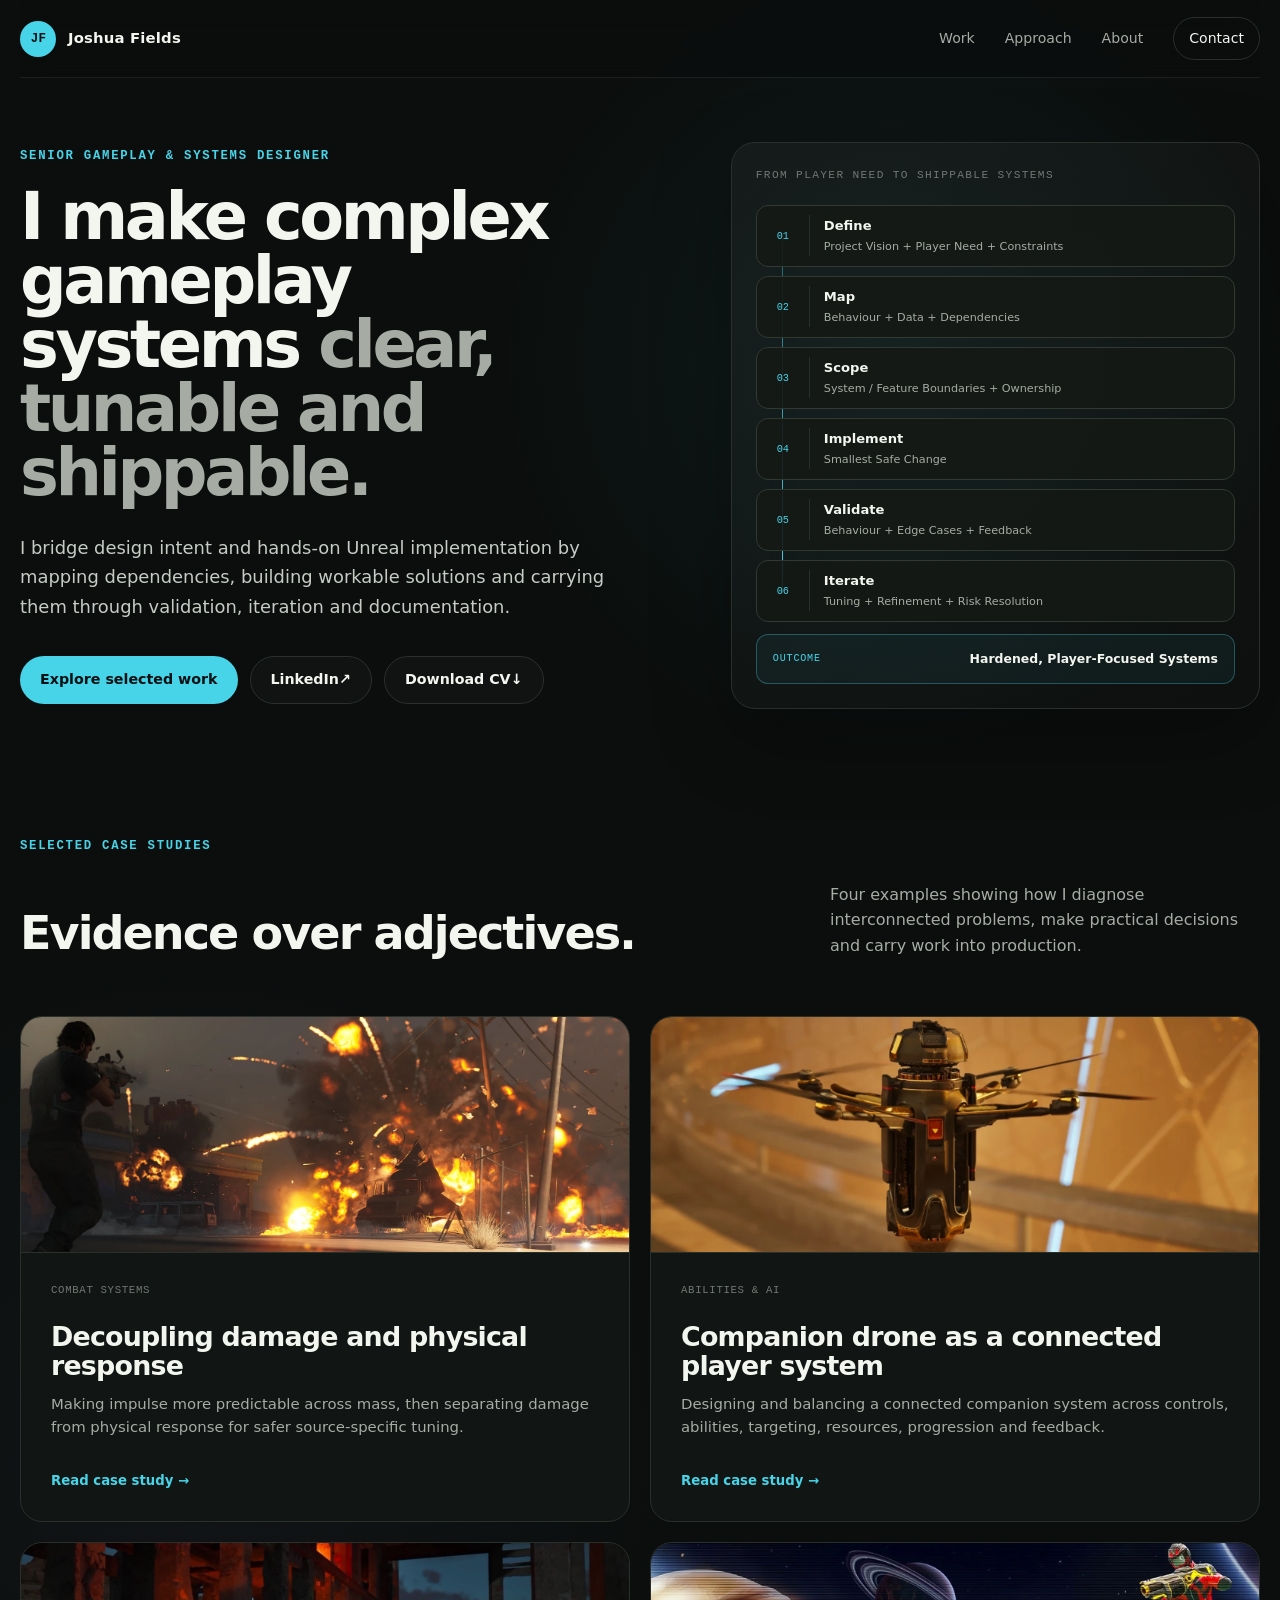
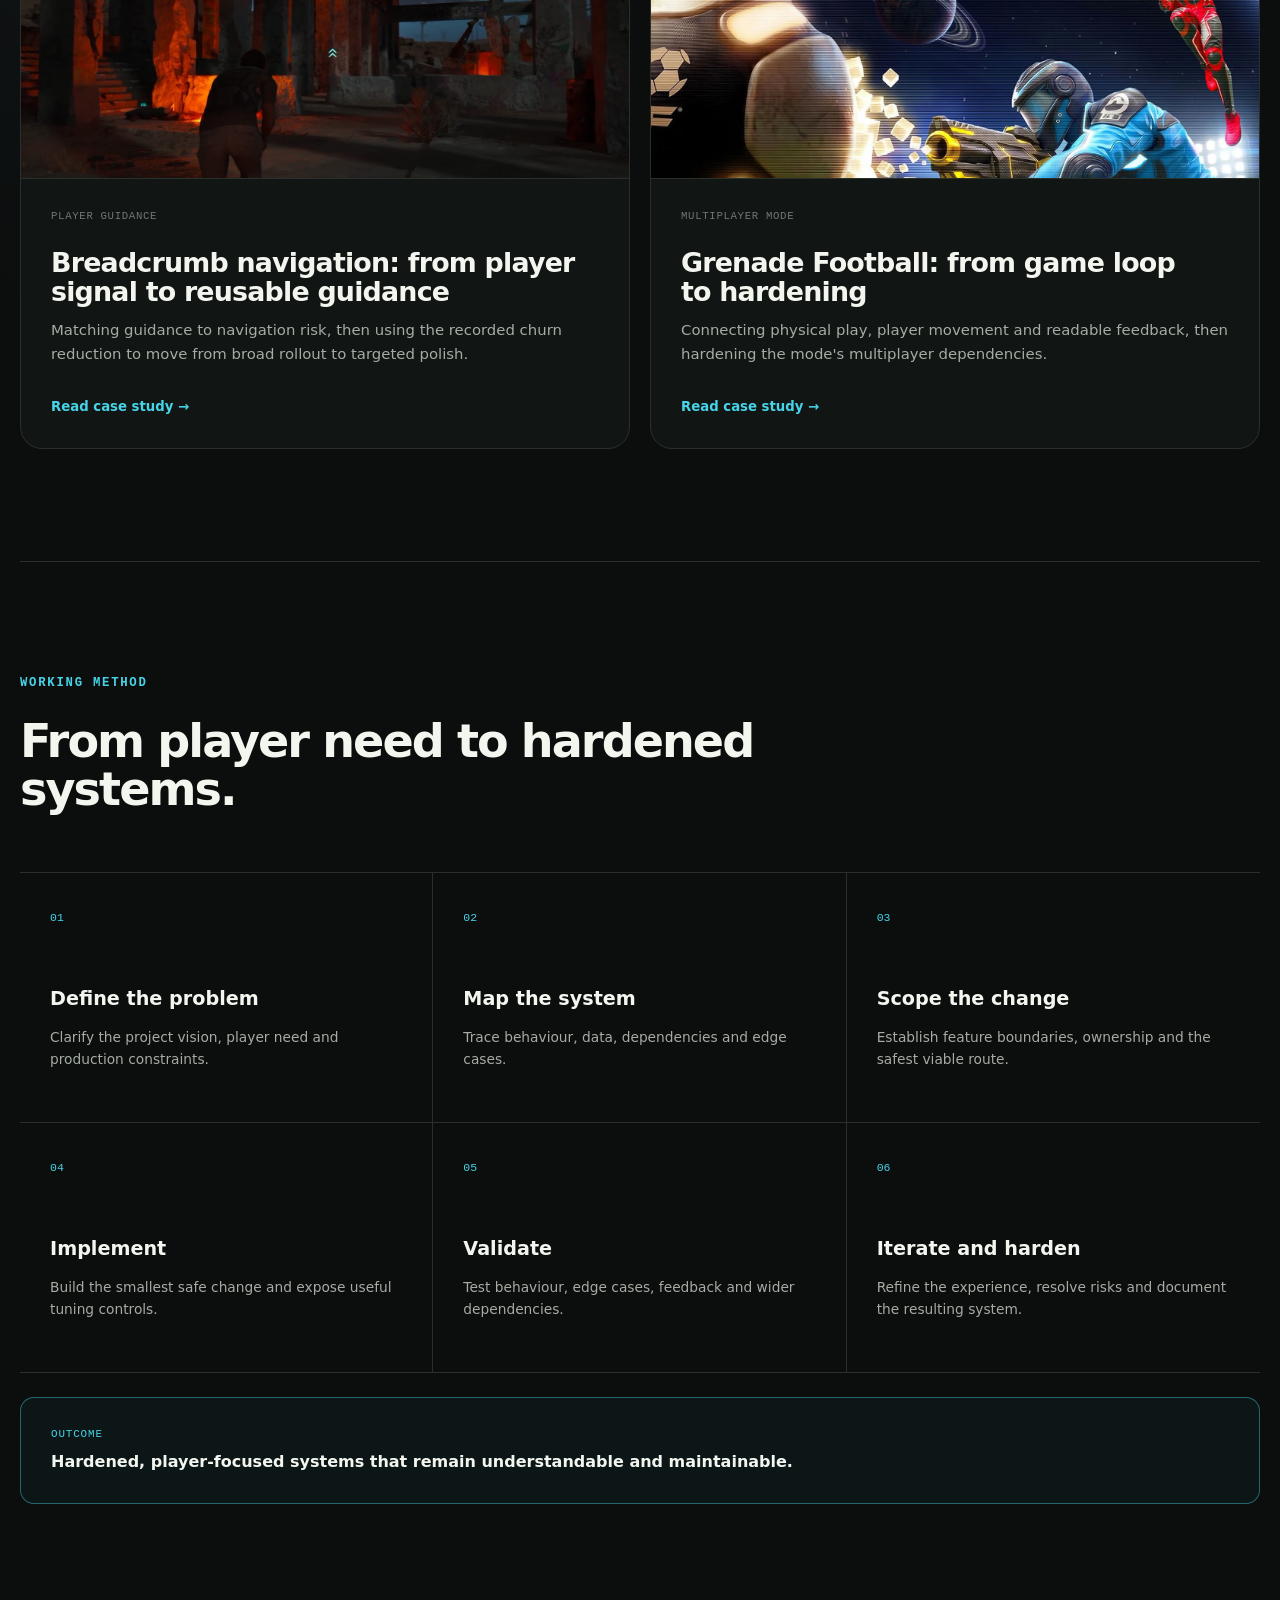
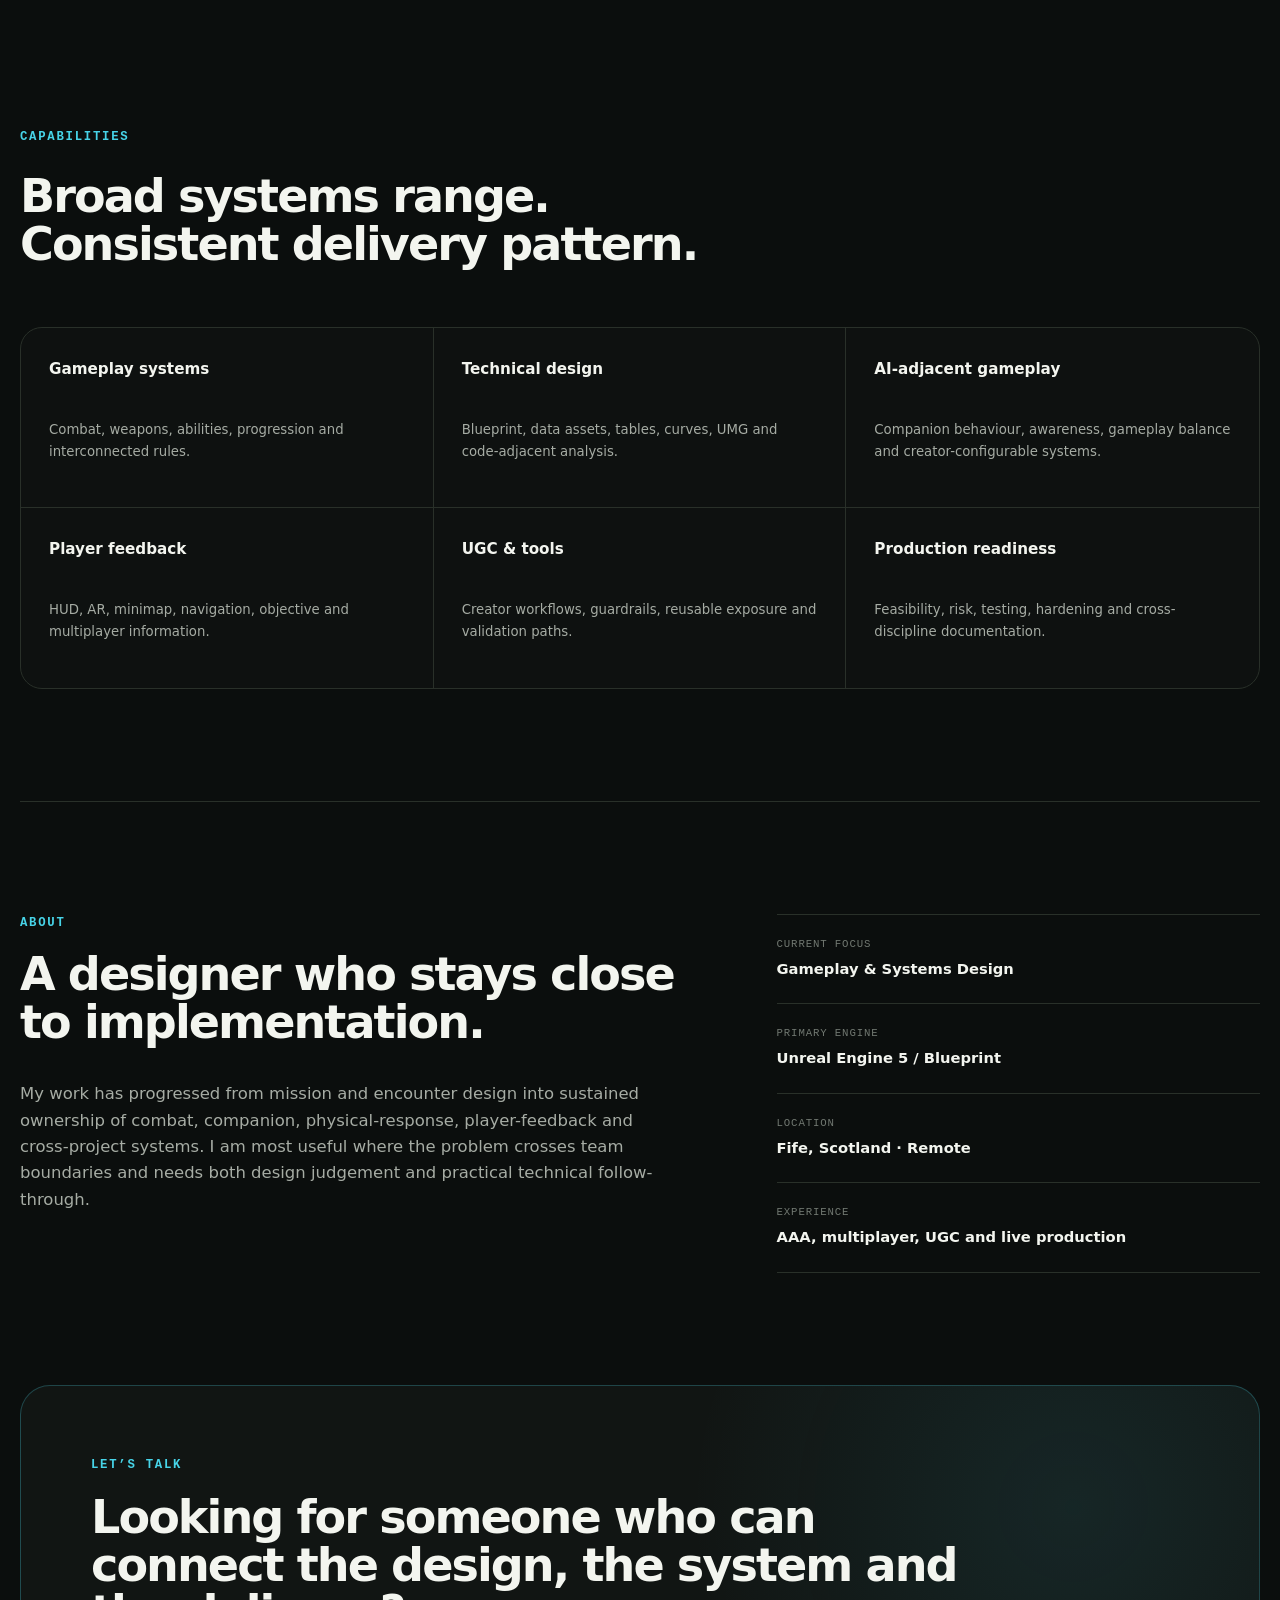
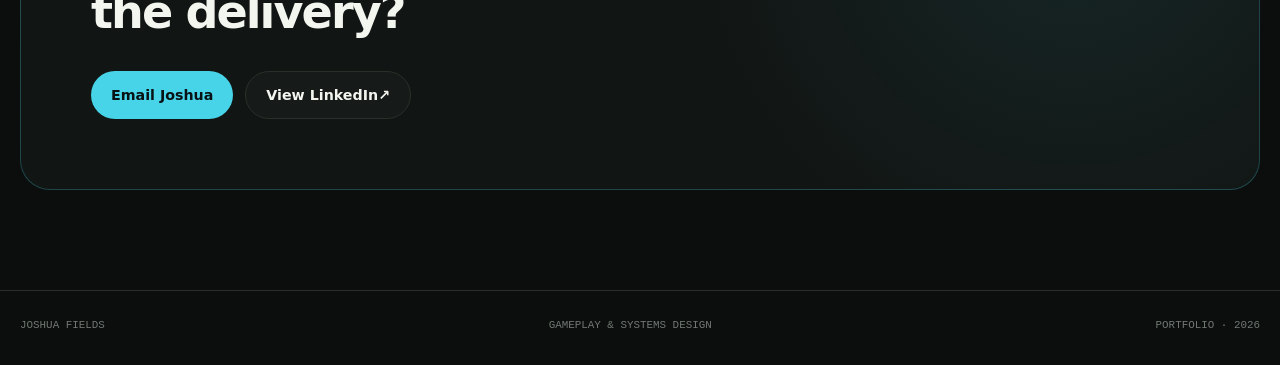
==== index.html @ be92b1df "Launch gameplay and systems design portfolio" ====
<!doctype html>
<html lang="en-GB">
<head>
  <meta charset="utf-8">
  <meta name="viewport" content="width=device-width, initial-scale=1">
  <meta name="description" content="Portfolio of Joshua Fields, a senior technical gameplay and systems designer specialising in Unreal Engine, interconnected systems and production-ready delivery.">
  <title>Joshua Fields — Technical Gameplay & Systems Designer</title>
  <link rel="stylesheet" href="styles.css">
  <script src="script.js" defer></script>
</head>
<body>
  <a class="skip-link" href="#main">Skip to content</a>

  <header class="site-header" data-header>
    <a class="brand" href="index.html" aria-label="Joshua Fields, home">
      <span class="brand-mark" aria-hidden="true">JF</span>
      <span>Joshua Fields</span>
    </a>
    <button class="nav-toggle" type="button" aria-expanded="false" aria-controls="site-nav" data-nav-toggle>
      <span class="sr-only">Toggle navigation</span>
      <span></span><span></span>
    </button>
    <nav class="site-nav" id="site-nav" data-nav>
      <a href="#work">Work</a>
      <a href="#approach">Approach</a>
      <a href="#about">About</a>
      <a class="nav-contact" href="mailto:jf.joshua.fields@gmail.com">Contact</a>
    </nav>
  </header>

  <main id="main">
    <section class="hero section-shell">
      <div class="hero-copy reveal">
        <p class="eyebrow">Senior gameplay &amp; systems designer</p>
        <h1>I make complex gameplay systems <span>clear, tunable and shippable.</span></h1>
        <p class="hero-intro">I bridge design intent and hands-on Unreal implementation by mapping dependencies, building workable solutions and carrying them through validation, iteration and documentation.</p>
        <div class="hero-actions">
          <a class="button button-primary" href="#work">Explore selected work</a>
          <a class="button button-quiet" href="https://www.linkedin.com/in/joshua-fields-designer" rel="noreferrer">LinkedIn <span aria-hidden="true">↗</span></a>
          <a class="button button-quiet" href="downloads/Joshua-Fields-CV.pdf" download>Download CV <span aria-hidden="true">↓</span></a>
        </div>
      </div>

      <div class="hero-system reveal" aria-label="Design process from player need to a production-ready system">
        <div class="system-label">From player need to shippable systems</div>
        <div class="system-sequence">
          <div class="sequence-step"><span>01</span><div><strong>Define</strong><small>Project Vision + Player Need + Constraints</small></div></div>
          <div class="sequence-step"><span>02</span><div><strong>Map</strong><small>Behaviour + Data + Dependencies</small></div></div>
          <div class="sequence-step"><span>03</span><div><strong>Scope</strong><small>System &#47 Feature Boundaries + Ownership</small></div></div>
          <div class="sequence-step"><span>04</span><div><strong>Implement</strong><small>Smallest Safe Change</small></div></div>
          <div class="sequence-step"><span>05</span><div><strong>Validate</strong><small>Behaviour + Edge Cases + Feedback</small></div></div>
          <div class="sequence-step"><span>06</span><div><strong>Iterate</strong><small>Tuning + Refinement + Risk Resolution</small></div></div>
        </div>
        <div class="sequence-outcome"><span>Outcome</span><strong>Hardened, Player-Focused Systems</strong></div>
      </div>
    </section>

    <section class="work section-shell" id="work">
      <div class="section-heading reveal">
        <p class="eyebrow">Selected case studies</p>
        <h2>Evidence over adjectives.</h2>
        <p>Four examples showing how I diagnose interconnected problems, make practical decisions and carry work into production.</p>
      </div>

      <div class="case-grid">
        <article class="case-card case-card-featured reveal">
          <a href="case-studies/physical-response.html" aria-label="Read case study: Decoupling damage and physical response">
            <div class="case-visual case-image" aria-hidden="true">
              <img src="media/physical-response-card.webp" alt="" width="1600" height="620" loading="lazy">
            </div>
            <div class="case-content">
              <div class="case-meta"><span>Combat systems</span></div>
              <h3>Decoupling damage and physical response</h3>
              <p>Making impulse more predictable across mass, then separating damage from physical response for safer source-specific tuning.</p>
              <span class="text-link">Read case study <span aria-hidden="true">→</span></span>
            </div>
          </a>
        </article>

        <article class="case-card reveal">
          <a href="case-studies/companion-system.html" aria-label="Read case study: Companion drone as a connected player system">
            <div class="case-visual case-image" aria-hidden="true">
              <img src="media/companion-system-card.webp" alt="" width="1600" height="620" loading="lazy">
            </div>
            <div class="case-content">
              <div class="case-meta"><span>Abilities &amp; AI</span></div>
              <h3>Companion drone as a connected player system</h3>
              <p>Designing and balancing a connected companion system across controls, abilities, targeting, resources, progression and feedback.</p>
              <span class="text-link">Read case study <span aria-hidden="true">→</span></span>
            </div>
          </a>
        </article>

        <article class="case-card reveal">
          <a href="case-studies/breadcrumb-navigation.html" aria-label="Read case study: Breadcrumb navigation from player signal to reusable guidance">
            <div class="case-visual case-image" aria-hidden="true">
              <img src="media/breadcrumb-navigation-card.webp" alt="" width="1600" height="620" loading="lazy">
            </div>
            <div class="case-content">
              <div class="case-meta"><span>Player guidance</span></div>
              <h3>Breadcrumb navigation: from player signal to reusable guidance</h3>
              <p>Matching guidance to navigation risk, then using the recorded churn reduction to move from broad rollout to targeted polish.</p>
              <span class="text-link">Read case study <span aria-hidden="true">→</span></span>
            </div>
          </a>
        </article>

        <article class="case-card reveal">
          <a href="case-studies/grenade-football.html" aria-label="Read case study: Grenade Football from game loop to multiplayer hardening">
            <div class="case-visual case-image" aria-hidden="true">
              <img src="media/grenade-football-card.webp" alt="" width="1600" height="620" loading="lazy">
            </div>
            <div class="case-content">
              <div class="case-meta"><span>Multiplayer mode</span></div>
              <h3>Grenade Football: from game loop to hardening</h3>
              <p>Connecting physical play, player movement and readable feedback, then hardening the mode's multiplayer dependencies.</p>
              <span class="text-link">Read case study <span aria-hidden="true">→</span></span>
            </div>
          </a>
        </article>
      </div>
    </section>

    <section class="approach section-shell" id="approach">
      <div class="section-heading reveal">
        <p class="eyebrow">Working method</p>
        <h2>From player need to hardened systems.</h2>
      </div>
      <ol class="process-list">
        <li class="reveal"><span>01</span><h3>Define the problem</h3><p>Clarify the project vision, player need and production constraints.</p></li>
        <li class="reveal"><span>02</span><h3>Map the system</h3><p>Trace behaviour, data, dependencies and edge cases.</p></li>
        <li class="reveal"><span>03</span><h3>Scope the change</h3><p>Establish feature boundaries, ownership and the safest viable route.</p></li>
        <li class="reveal"><span>04</span><h3>Implement</h3><p>Build the smallest safe change and expose useful tuning controls.</p></li>
        <li class="reveal"><span>05</span><h3>Validate</h3><p>Test behaviour, edge cases, feedback and wider dependencies.</p></li>
        <li class="reveal"><span>06</span><h3>Iterate and harden</h3><p>Refine the experience, resolve risks and document the resulting system.</p></li>
      </ol>
      <div class="process-outcome reveal"><span>Outcome</span><strong>Hardened, player-focused systems that remain understandable and maintainable.</strong></div>
    </section>

    <section class="capabilities section-shell">
      <div class="section-heading reveal">
        <p class="eyebrow">Capabilities</p>
        <h2>Broad systems range. Consistent delivery pattern.</h2>
      </div>
      <div class="capability-board reveal">
        <div><span>Gameplay systems</span><p>Combat, weapons, abilities, progression and interconnected rules.</p></div>
        <div><span>Technical design</span><p>Blueprint, data assets, tables, curves, UMG and code-adjacent analysis.</p></div>
        <div><span>AI-adjacent gameplay</span><p>Companion behaviour, awareness, gameplay balance and creator-configurable systems.</p></div>
        <div><span>Player feedback</span><p>HUD, AR, minimap, navigation, objective and multiplayer information.</p></div>
        <div><span>UGC &amp; tools</span><p>Creator workflows, guardrails, reusable exposure and validation paths.</p></div>
        <div><span>Production readiness</span><p>Feasibility, risk, testing, hardening and cross-discipline documentation.</p></div>
      </div>
    </section>

    <section class="about section-shell" id="about">
      <div class="about-copy reveal">
        <p class="eyebrow">About</p>
        <h2>A designer who stays close to implementation.</h2>
        <p>My work has progressed from mission and encounter design into sustained ownership of combat, companion, physical-response, player-feedback and cross-project systems. I am most useful where the problem crosses team boundaries and needs both design judgement and practical technical follow-through.</p>
      </div>
      <div class="about-details reveal">
        <div><span>Current focus</span><strong>Gameplay &amp; Systems Design</strong></div>
        <div><span>Primary engine</span><strong>Unreal Engine 5 / Blueprint</strong></div>
        <div><span>Location</span><strong>Fife, Scotland · Remote</strong></div>
        <div><span>Experience</span><strong>AAA, multiplayer, UGC and live production</strong></div>
      </div>
    </section>

    <section class="contact section-shell reveal">
      <p class="eyebrow">Let’s talk</p>
      <h2>Looking for someone who can connect the design, the system and the delivery?</h2>
      <div class="contact-actions">
        <a class="button button-primary" href="mailto:jf.joshua.fields@gmail.com">Email Joshua</a>
        <a class="button button-quiet" href="https://www.linkedin.com/in/joshua-fields-designer" rel="noreferrer">View LinkedIn <span aria-hidden="true">↗</span></a>
      </div>
    </section>
  </main>

  <footer class="site-footer">
    <span>Joshua Fields</span>
    <span>Gameplay &amp; Systems Design</span>
    <span>Portfolio · <span data-year></span></span>
  </footer>
</body>
</html>
---- styles.css ----
:root {
  color-scheme: dark;
  --ink: #f3f5ef;
  --muted: #a6aca4;
  --dim: #717871;
  --paper: #0b0e0d;
  --surface: #111513;
  --surface-2: #171c19;
  --line: #293029;
  --accent: #47d4e8;
  --accent-soft: #a5edf5;
  --orange: #ff9f5a;
  --proposal: #a99cff;
  --content: 1240px;
  --radius: 22px;
  --shadow: 0 28px 80px rgba(0, 0, 0, .28);
}

* { box-sizing: border-box; }

html { scroll-behavior: smooth; }

body {
  margin: 0;
  color: var(--ink);
  background:
    radial-gradient(circle at 70% 7%, rgba(71, 212, 232, .07), transparent 25rem),
    radial-gradient(circle at 15% 28%, rgba(169, 156, 255, .045), transparent 32rem),
    var(--paper);
  font-family: Inter, ui-sans-serif, system-ui, -apple-system, BlinkMacSystemFont, "Segoe UI", sans-serif;
  line-height: 1.6;
  -webkit-font-smoothing: antialiased;
}

a { color: inherit; text-decoration: none; }

button, a { -webkit-tap-highlight-color: transparent; }

::selection { background: var(--accent); color: #081113; }

.skip-link {
  position: fixed;
  top: 12px;
  left: 12px;
  z-index: 200;
  padding: 10px 14px;
  color: #111;
  background: var(--accent);
  transform: translateY(-150%);
}

.skip-link:focus { transform: translateY(0); }
.sr-only { position: absolute; width: 1px; height: 1px; padding: 0; overflow: hidden; clip: rect(0, 0, 0, 0); white-space: nowrap; border: 0; }

.site-header {
  position: sticky;
  top: 0;
  z-index: 100;
  display: flex;
  align-items: center;
  justify-content: space-between;
  width: min(calc(100% - 36px), var(--content));
  min-height: 78px;
  margin: 0 auto;
  border-bottom: 1px solid rgba(255, 255, 255, .08);
  background: rgba(11, 14, 13, .78);
  backdrop-filter: blur(16px);
}

.brand { display: inline-flex; align-items: center; gap: 12px; font-size: .93rem; font-weight: 700; letter-spacing: .01em; }
.brand-mark { display: grid; place-items: center; width: 36px; height: 36px; padding: 1px 0 0 1px; color: #081113; background: var(--accent); border-radius: 50%; font-family: Consolas, monospace; font-size: .78rem; line-height: 1; }
.site-nav { display: flex; align-items: center; gap: 30px; font-size: .88rem; color: var(--muted); }
.site-nav a { transition: color .2s ease; }
.site-nav a:hover, .site-nav a:focus-visible { color: var(--ink); }
.site-nav .nav-contact { padding: 9px 15px; color: var(--ink); border: 1px solid var(--line); border-radius: 999px; }
.nav-toggle { display: none; padding: 10px; border: 0; background: transparent; }
.nav-toggle span:not(.sr-only) { display: block; width: 23px; height: 1px; margin: 6px 0; background: var(--ink); }

.section-shell { width: min(calc(100% - 36px), var(--content)); margin-inline: auto; }
.hero { display: grid; grid-template-columns: 1.08fr .92fr; align-items: center; gap: clamp(40px, 7vw, 92px); min-height: 0; padding-block: 64px 56px; }
.eyebrow { margin: 0 0 18px; color: var(--accent); font-family: Consolas, "Courier New", monospace; font-size: .77rem; font-weight: 700; letter-spacing: .14em; text-transform: uppercase; }
.hero h1 { max-width: 690px; margin: 0; font-size: clamp(3rem, 5.1vw, 5rem); line-height: .98; letter-spacing: -.052em; }
.hero h1 span { color: var(--muted); }
.hero-intro { max-width: 650px; margin: 28px 0 0; color: #c6cbc4; font-size: clamp(1rem, 1.4vw, 1.16rem); line-height: 1.65; }
.hero-actions, .contact-actions { display: flex; flex-wrap: wrap; gap: 12px; margin-top: 34px; }
.button { display: inline-flex; align-items: center; justify-content: center; min-height: 48px; padding: 0 20px; border-radius: 999px; font-size: .89rem; font-weight: 700; transition: transform .2s ease, border-color .2s ease, background .2s ease; }
.button:hover { transform: translateY(-2px); }
.button-primary { color: #081113; background: var(--accent); }
.button-quiet { border: 1px solid var(--line); background: rgba(255,255,255,.02); }

.hero-system { min-width: 0; padding: 24px; border: 1px solid var(--line); border-radius: 24px; background: linear-gradient(145deg, rgba(255,255,255,.035), rgba(255,255,255,.008)); box-shadow: var(--shadow); }
.system-label { color: var(--dim); font-family: Consolas, monospace; font-size: .7rem; letter-spacing: .12em; text-transform: uppercase; }
.system-sequence { position: relative; display: grid; gap: 9px; margin-top: 20px; }
.system-sequence::before { content: ""; position: absolute; top: 28px; bottom: 28px; left: 26px; width: 1px; background: linear-gradient(rgba(71,212,232,.35), var(--accent)); box-shadow: 0 0 18px rgba(71,212,232,.2); }
.sequence-step { position: relative; display: grid; grid-template-columns: 52px 1fr; align-items: center; min-height: 62px; padding: 9px 14px 9px 0; border: 1px solid #313931; border-radius: 12px; background: rgba(20,25,22,.9); }
.sequence-step > span { z-index: 1; display: grid; place-items: center; width: 52px; color: var(--accent); font: .64rem Consolas, monospace; }
.sequence-step div { padding-left: 14px; border-left: 1px solid var(--line); }
.sequence-step strong, .sequence-step small { display: block; }
.sequence-step strong { font-size: .82rem; }
.sequence-step small { margin-top: 2px; color: var(--muted); font-size: .7rem; }
.sequence-outcome { display: flex; align-items: center; justify-content: space-between; gap: 18px; margin-top: 12px; padding: 14px 16px; border: 1px solid rgba(71,212,232,.32); border-radius: 12px; background: rgba(71,212,232,.055); }
.sequence-outcome span { color: var(--accent); font: .63rem Consolas, monospace; letter-spacing: .08em; text-transform: uppercase; }
.sequence-outcome strong { font-size: .78rem; text-align: right; }

.work, .approach, .capabilities, .about { padding-block: 112px; }
.work { padding-top: 72px; }
.section-heading { display: grid; grid-template-columns: 1fr minmax(280px, 430px); align-items: end; gap: 40px; margin-bottom: 58px; }
.section-heading .eyebrow { grid-column: 1 / -1; margin-bottom: -15px; }
.section-heading h2, .about h2, .contact h2 { max-width: 760px; margin: 0; font-size: clamp(2.15rem, 3.6vw, 3.65rem); line-height: 1.04; letter-spacing: -.042em; }
.section-heading > p:last-child { margin: 0; color: var(--muted); font-size: 1rem; }

.case-grid { display: grid; grid-template-columns: repeat(2, minmax(0, 1fr)); gap: 20px; }
.case-card { overflow: hidden; min-height: 505px; border: 1px solid var(--line); border-radius: var(--radius); background: var(--surface); transition: transform .25s ease, border-color .25s ease; }
.case-card:hover { transform: translateY(-5px); border-color: #475047; }
.case-card > a { display: grid; grid-template-rows: 235px 1fr; height: 100%; }
.case-visual { position: relative; overflow: hidden; background: #0e1210; border-bottom: 1px solid var(--line); }
.case-visual::before { content: ""; position: absolute; inset: 0; opacity: .42; background-image: linear-gradient(rgba(255,255,255,.04) 1px, transparent 1px), linear-gradient(90deg, rgba(255,255,255,.04) 1px, transparent 1px); background-size: 34px 34px; }
.case-image::before { display: none; }
.case-image { aspect-ratio: 1600 / 620; }
.case-image img { display: block; width: 100%; height: 100%; object-fit: cover; }
.case-content { display: flex; flex-direction: column; padding: 30px; }
.case-meta { color: var(--dim); font-family: Consolas, monospace; font-size: .67rem; letter-spacing: .06em; text-transform: uppercase; }
.case-content h3 { max-width: 530px; margin: 22px 0 12px; font-size: clamp(1.45rem, 2.1vw, 1.95rem); line-height: 1.1; letter-spacing: -.03em; }
.case-content p { max-width: 620px; margin: 0 0 30px; color: var(--muted); font-size: .93rem; }
.text-link { margin-top: auto; color: var(--accent); font-size: .83rem; font-weight: 700; }

.diagram-caption { position: absolute; top: 20px; left: 22px; z-index: 2; color: var(--dim); font: .64rem Consolas, monospace; letter-spacing: .09em; text-transform: uppercase; }
.diagram-stack, .diagram-loop, .football-loop { position: absolute; z-index: 2; inset: 58px 24px 24px; display: grid; align-content: center; gap: 14px; }
.diagram-row { display: grid; grid-template-columns: minmax(78px, 1fr) 22px minmax(68px, .8fr) 22px minmax(90px, 1.15fr); align-items: center; }
.diagram-row > i, .architecture-flow > i { position: relative; height: 1px; background: #4b554b; }
.diagram-row > i::after, .architecture-flow > i::after { content: ""; position: absolute; top: -3px; right: 0; width: 6px; height: 6px; border-top: 1px solid #778177; border-right: 1px solid #778177; transform: rotate(45deg); }
.diagram-node { display: grid; place-items: center; min-height: 44px; padding: 8px; border: 1px solid #364036; border-radius: 10px; color: #c3c9c1; background: rgba(20,25,22,.92); font: .64rem Consolas, monospace; text-align: center; }
.source-node { border-style: dashed; color: var(--muted); }
.orange-node { border-color: rgba(255,159,90,.55); color: #ffd0ad; box-shadow: inset 0 0 25px rgba(255,159,90,.05); }
.accent-node { border-color: rgba(71,212,232,.55); color: var(--accent-soft); box-shadow: inset 0 0 25px rgba(71,212,232,.055); }
.diagram-return { display: grid; grid-template-columns: 1fr auto 1fr; align-items: center; gap: 12px; padding: 9px 12px; border-top: 1px dashed #3a443a; color: var(--dim); font: .61rem Consolas, monospace; text-align: center; }
.diagram-return b { color: var(--accent); font-weight: 400; }
.system-map { position: absolute; z-index: 2; inset: 58px 24px 24px; }
.map-lines { position: absolute; inset: 0; width: 100%; height: 100%; overflow: visible; }
.map-lines path { fill: none; stroke: #4b554b; stroke-width: 1.5; vector-effect: non-scaling-stroke; }
.map-lines marker path { fill: #778177; stroke: none; }
.map-node { position: absolute; z-index: 1; width: 25%; transform: translateY(-50%); }
.response-source { left: 0; top: 50%; }
.response-physics { left: 37.5%; top: 22%; }
.response-damage { left: 37.5%; top: 78%; }
.response-spectacle { right: 0; top: 22%; }
.response-balance { right: 0; top: 78%; }
.companion-map .map-node { width: 25%; }
.companion-targeting, .companion-resource, .companion-progression { left: 0; }
.companion-controls, .companion-behaviour, .companion-ui { left: 37.5%; }
.companion-targeting, .companion-controls { top: 15%; }
.companion-resource, .companion-behaviour, .companion-outcome { top: 50%; }
.companion-progression, .companion-ui { top: 85%; }
.companion-outcome { right: 0; }
.breadcrumb-source { left: 0; top: 50%; width: 27%; }
.breadcrumb-classification { left: 38%; top: 50%; width: 24%; }
.breadcrumb-persistent, .breadcrumb-demand { right: 0; }
.breadcrumb-persistent { top: 22%; }
.breadcrumb-demand { top: 78%; }
.football-physics, .football-movement, .football-feedback { left: 0; }
.football-physics { top: 15%; }
.football-movement, .football-loop-node, .football-outcome { top: 50%; }
.football-feedback { top: 85%; }
.football-loop-node { left: 37.5%; }
.football-outcome { right: 0; }
.architecture-flow { position: absolute; z-index: 2; inset: 58px 24px 22px; display: grid; grid-template-columns: 1fr 28px .9fr 28px 1fr; align-items: center; }
.architecture-group { display: grid; gap: 6px; }
.architecture-group span { padding: 6px; border: 1px solid #343d34; border-radius: 7px; color: var(--muted); background: #141916; font: .58rem Consolas, monospace; text-align: center; }
.architecture-flow strong { display: grid; place-items: center; min-height: 74px; padding: 10px; border: 1px solid rgba(169,156,255,.55); border-radius: 50%; color: #d9d4ff; background: rgba(169,156,255,.055); font: .62rem/1.3 Consolas, monospace; text-align: center; }
.breadcrumb-model { position: absolute; z-index: 2; inset: 58px 24px 22px; display: grid; align-content: center; gap: 14px; }
.breadcrumb-flow { display: grid; grid-template-columns: 1fr 36px 110px 48px 1fr; align-items: center; }
.breadcrumb-flow > i { position: relative; height: 1px; background: #4b554b; }
.breadcrumb-flow > i::after { content: ""; position: absolute; top: -3px; right: 0; width: 6px; height: 6px; border-top: 1px solid #778177; border-right: 1px solid #778177; transform: rotate(45deg); }
.breadcrumb-group { display: grid; gap: 8px; }
.breadcrumb-group span { padding: 8px 6px; border: 1px solid #343d34; border-radius: 8px; color: var(--muted); background: #141916; font: .59rem Consolas, monospace; text-align: center; }
.breadcrumb-flow > strong { position: relative; isolation: isolate; display: grid; place-items: center; min-height: 86px; padding: 10px; color: var(--accent-soft); font: .62rem/1.3 Consolas, monospace; text-align: center; }
.breadcrumb-flow > strong::before { content: ""; position: absolute; z-index: -1; width: 68px; height: 68px; border: 1px solid rgba(71,212,232,.5); border-radius: 8px; background: rgba(71,212,232,.05); transform: rotate(45deg); }
.breadcrumb-flow > strong span { position: relative; z-index: 1; }
.breadcrumb-branch { position: relative; align-self: stretch; min-height: 72px; }
.breadcrumb-branch i { position: absolute; top: 50%; left: 0; width: 100%; height: 1px; background: #4b554b; transform-origin: left center; }
.breadcrumb-branch i:first-child { transform: rotate(-24deg); }
.breadcrumb-branch i:last-child { transform: rotate(24deg); }
.breadcrumb-branch i::after { content: ""; position: absolute; top: -3px; right: 0; width: 6px; height: 6px; border-top: 1px solid #778177; border-right: 1px solid #778177; transform: rotate(45deg); }
.breadcrumb-modes span { border-color: rgba(71,212,232,.5); color: var(--accent-soft); background: rgba(71,212,232,.04); }
.breadcrumb-review { display: grid; grid-template-columns: 1fr auto 1fr; align-items: center; gap: 12px; padding: 9px 12px; border-top: 1px dashed #3a443a; color: var(--dim); font: .61rem Consolas, monospace; text-align: center; }
.breadcrumb-review b { color: var(--accent); font-weight: 400; }
.football-loop .diagram-row { grid-template-columns: 1fr 18px .7fr 18px .8fr 18px 1fr; }
.readability-lane, .validation-lane { display: grid; grid-template-columns: repeat(3, 1fr); gap: 7px; padding-top: 8px; border-top: 1px dashed rgba(71,212,232,.34); }
.readability-lane span, .validation-lane span { color: var(--dim); font: .58rem Consolas, monospace; text-align: center; }
.readability-lane span::before { content: "cue / "; color: var(--accent-soft); }
.validation-lane span::before { content: "check / "; color: var(--accent); }

.approach { border-top: 1px solid var(--line); }
.process-list { display: grid; grid-template-columns: repeat(3, 1fr); margin: 0; padding: 0; border-top: 1px solid var(--line); list-style: none; }
.process-list li { min-height: 250px; padding: 30px; border-right: 1px solid var(--line); border-bottom: 1px solid var(--line); }
.process-list li:nth-child(3n) { border-right: 0; }
.process-list span { color: var(--accent); font: .72rem Consolas, monospace; }
.process-list h3 { margin: 55px 0 12px; font-size: 1.2rem; }
.process-list p { margin: 0; color: var(--muted); font-size: .86rem; }
.process-outcome { display: flex; flex-direction: column; align-items: flex-start; gap: 10px; margin-top: 24px; padding: 30px; border: 1px solid rgba(71,212,232,.42); border-radius: 14px; background: rgba(71,212,232,.045); }
.process-outcome span { color: var(--accent); font: .68rem Consolas, monospace; letter-spacing: .08em; text-transform: uppercase; }
.process-outcome strong { max-width: 900px; font-size: 1rem; line-height: 1.45; text-align: left; }

.capability-board { display: grid; grid-template-columns: repeat(3, 1fr); border: 1px solid var(--line); border-radius: var(--radius); overflow: hidden; }
.capability-board div { min-height: 180px; padding: 28px; border-right: 1px solid var(--line); border-bottom: 1px solid var(--line); background: rgba(255,255,255,.012); }
.capability-board div:nth-child(3n) { border-right: 0; }.capability-board div:nth-last-child(-n+3) { border-bottom: 0; }
.capability-board span { font-size: .95rem; font-weight: 750; }
.capability-board p { margin: 38px 0 0; color: var(--muted); font-size: .83rem; }

.about { display: grid; grid-template-columns: 1.15fr .85fr; gap: clamp(45px, 8vw, 120px); border-top: 1px solid var(--line); }
.about-copy > p:last-child { max-width: 690px; margin: 34px 0 0; color: var(--muted); font-size: 1.03rem; }
.about-details { border-top: 1px solid var(--line); }
.about-details div { padding: 23px 0; border-bottom: 1px solid var(--line); }
.about-details span, .about-details strong { display: block; }
.about-details span { margin-bottom: 7px; color: var(--dim); font: .67rem Consolas, monospace; letter-spacing: .08em; text-transform: uppercase; }
.about-details strong { font-size: .92rem; }

.contact { margin-bottom: 100px; padding: 70px; border: 1px solid rgba(71,212,232,.25); border-radius: 30px; background: radial-gradient(circle at 85% 30%, rgba(71,212,232,.09), transparent 24rem), var(--surface); }
.contact h2 { max-width: 880px; }
.site-footer { display: flex; justify-content: space-between; gap: 25px; padding: 28px max(18px, calc((100vw - var(--content)) / 2)); border-top: 1px solid var(--line); color: var(--dim); font: .68rem Consolas, monospace; text-transform: uppercase; }

.case-page .site-header { position: relative; }
.case-hero { padding-block: 96px 72px; }
.case-hero .back-link { display: inline-block; margin-bottom: 60px; color: var(--muted); font-size: .82rem; }
.case-hero h1 { max-width: 980px; margin: 0; font-size: clamp(2.8rem, 5.2vw, 5rem); line-height: .98; letter-spacing: -.052em; }
.case-summary { display: grid; grid-template-columns: 1fr 1fr; gap: 70px; margin-top: 55px; }
.case-summary > p { margin: 0; color: #c9cec7; font-size: 1.15rem; }
.case-facts { display: grid; grid-template-columns: 1fr 1fr; gap: 20px; }
.case-facts div { padding-top: 12px; border-top: 1px solid var(--line); }
.case-facts span, .case-facts strong { display: block; }.case-facts span { color: var(--dim); font: .65rem Consolas, monospace; text-transform: uppercase; }.case-facts strong { margin-top: 7px; font-size: .82rem; }
.case-banner { min-height: 360px; margin-top: 50px; border: 1px solid var(--line); border-radius: 24px; }
.case-banner .diagram-caption { top: 30px; left: 34px; }
.case-banner .diagram-stack, .case-banner .diagram-loop, .case-banner .football-loop, .case-banner .system-map { inset: 85px max(34px, 9vw) 45px; }
.case-banner .architecture-flow { inset: 84px max(34px, 9vw) 40px; }
.case-banner .breadcrumb-model { inset: 84px max(34px, 9vw) 40px; }
.case-body { display: grid; grid-template-columns: 260px minmax(0, 720px); justify-content: center; gap: 90px; padding-block: 110px; }
.case-index { position: sticky; top: 30px; align-self: start; display: grid; gap: 12px; color: var(--dim); font: .68rem Consolas, monospace; text-transform: uppercase; }
.case-index a:hover { color: var(--accent); }
.case-prose section { padding-bottom: 78px; scroll-margin-top: 30px; }
.case-prose h2 { margin: 0 0 22px; font-size: clamp(1.8rem, 3.4vw, 3rem); letter-spacing: -.035em; }
.case-prose p, .case-prose li { color: var(--muted); }
.case-prose ul { padding-left: 1.1rem; }
.case-callout { margin: 20px 0 0; padding: 25px; border-left: 2px solid var(--accent); background: var(--surface); color: #d8dcd6; }
.implementation-note { margin-top: 24px; padding-top: 18px; border-top: 1px solid var(--line); color: var(--dim) !important; font-size: .78rem; }
.media-slot { display: grid; place-items: center; min-height: 310px; margin-top: 30px; padding: 30px; border: 1px dashed #3e473e; border-radius: 18px; color: var(--dim); background: repeating-linear-gradient(135deg, rgba(255,255,255,.012) 0 10px, transparent 10px 20px); text-align: center; }
.media-slot strong, .media-slot span { display: block; }.media-slot strong { color: var(--muted); }.media-slot span { max-width: 430px; margin-top: 9px; font-size: .78rem; }
.case-media { margin: 30px 0 0; }
.case-media-frame { overflow: hidden; border-radius: 18px; background: #000; box-shadow: 0 0 0 1px var(--line), 0 24px 60px rgba(0, 0, 0, .28); }
.case-media video { display: block; width: 100%; max-width: 720px; height: auto; border: 0; background: #000; }
.case-media figcaption { margin-top: 11px; color: var(--dim); font: .72rem/1.5 Consolas, monospace; }
.next-case { display: flex; align-items: end; justify-content: space-between; gap: 30px; margin-bottom: 90px; padding: 45px; border: 1px solid var(--line); border-radius: 22px; background: var(--surface); }
.next-case span { color: var(--accent); font: .69rem Consolas, monospace; text-transform: uppercase; }.next-case strong { display: block; max-width: 650px; margin-top: 13px; font-size: 1.7rem; line-height: 1.2; }
.next-case b { font-size: 2rem; font-weight: 400; }

.reveal { opacity: 1; transform: none; }

@media (max-width: 900px) {
  .hero { grid-template-columns: 1fr; min-height: auto; padding-top: 78px; }
  .hero-system { max-width: 620px; width: 100%; margin-inline: auto; }
  .section-heading { grid-template-columns: 1fr; }.section-heading .eyebrow { margin-bottom: -5px; }
  .case-grid { grid-template-columns: 1fr; }.case-card { min-height: 0; }
  .process-list, .capability-board { grid-template-columns: repeat(2, 1fr); }
  .process-list li:nth-child(3n), .capability-board div:nth-child(3n) { border-right: 1px solid var(--line); }
  .process-list li:nth-child(2n), .capability-board div:nth-child(2n) { border-right: 0; }
  .capability-board div:nth-last-child(-n+3) { border-bottom: 1px solid var(--line); }.capability-board div:nth-last-child(-n+2) { border-bottom: 0; }
  .about { grid-template-columns: 1fr; }
  .case-summary { grid-template-columns: 1fr; gap: 35px; }
  .case-body { grid-template-columns: 1fr; gap: 45px; }.case-index { position: static; grid-template-columns: repeat(3, 1fr); }
}

@media (max-width: 650px) {
  .hero-copy, .section-heading, .case-card, .case-content, .case-visual, .sequence-outcome { min-width: 0; }
  .hero h1, .section-heading h2, .case-content h3, .sequence-outcome strong { overflow-wrap: break-word; }
  .site-header { width: min(calc(100% - 28px), var(--content)); }
  .nav-toggle { display: block; }
  .site-nav { position: absolute; top: 70px; right: 0; display: none; flex-direction: column; align-items: stretch; width: min(300px, calc(100vw - 28px)); padding: 22px; border: 1px solid var(--line); border-radius: 16px; background: #101411; box-shadow: var(--shadow); }
  .site-nav.is-open { display: flex; }.site-nav .nav-contact { text-align: center; }
  .case-page .site-nav { position: static; display: flex; flex-direction: row; align-items: center; width: auto; padding: 0; border: 0; border-radius: 0; background: transparent; box-shadow: none; }
  .case-page .site-nav a:first-child { display: none; }
  .hero { padding-block: 62px 76px; }.hero h1 { font-size: clamp(2.75rem, 13vw, 3.8rem); }.hero-intro { font-size: 1rem; }
  .hero-system { padding: 19px; }.sequence-step { grid-template-columns: 46px minmax(0, 1fr); }.sequence-step > span { width: 46px; }.system-sequence::before { left: 23px; }.sequence-outcome { align-items: flex-start; flex-direction: column; gap: 5px; }.sequence-outcome strong { text-align: left; }
  .work, .approach, .capabilities, .about { padding-block: 90px; }
  .case-card > a { grid-template-rows: auto 1fr; }.case-content { padding: 24px; }
  .diagram-stack, .diagram-loop, .football-loop, .system-map { inset: 54px 14px 18px; }
  .diagram-row { grid-template-columns: minmax(0, 1fr) 14px minmax(0, .8fr) 14px minmax(0, 1.05fr); }
  .diagram-node { min-height: 42px; padding: 6px 4px; font-size: .55rem; }
  .football-loop .diagram-row { grid-template-columns: 1fr 10px .65fr 10px .75fr 10px 1fr; }
  .architecture-flow { inset: 54px 14px 18px; grid-template-columns: 1fr 14px .85fr 14px 1fr; }
  .architecture-flow strong { min-height: 62px; font-size: .55rem; }
  .breadcrumb-model { inset: 54px 14px 18px; }
  .breadcrumb-flow { grid-template-columns: 1fr 16px 78px 24px 1fr; }
  .breadcrumb-flow > strong { min-height: 70px; font-size: .55rem; }
  .breadcrumb-flow > strong::before { width: 56px; height: 56px; }
  .breadcrumb-branch { min-height: 62px; }
  .breadcrumb-branch i:first-child { transform: rotate(-36deg); }
  .breadcrumb-branch i:last-child { transform: rotate(36deg); }
  .process-list, .capability-board { grid-template-columns: 1fr; }.process-list li, .process-list li:nth-child(3n), .capability-board div, .capability-board div:nth-child(3n) { border-right: 0; }.capability-board div:nth-last-child(-n+2) { border-bottom: 1px solid var(--line); }.capability-board div:last-child { border-bottom: 0; }
  .process-outcome { align-items: flex-start; flex-direction: column; gap: 8px; }.process-outcome strong { text-align: left; }
  .contact { padding: 38px 24px; }
  .site-footer { flex-direction: column; }
  .case-hero { padding-top: 65px; }.case-hero .back-link { margin-bottom: 40px; }.case-summary { margin-top: 38px; }.case-facts { grid-template-columns: 1fr; }
  .case-banner { min-height: 300px; }.case-banner .diagram-stack, .case-banner .diagram-loop, .case-banner .football-loop, .case-banner .system-map { inset: 78px 20px 34px; }.case-banner .architecture-flow, .case-banner .breadcrumb-model { inset: 76px 20px 32px; }.case-index { grid-template-columns: 1fr 1fr; }
  .next-case { align-items: start; padding: 30px; }.next-case strong { font-size: 1.25rem; }
}

@media (prefers-reduced-motion: reduce) {
  html { scroll-behavior: auto; }
  *, *::before, *::after { animation-duration: .01ms !important; animation-iteration-count: 1 !important; transition-duration: .01ms !important; }
  .reveal { opacity: 1; transform: none; }
}
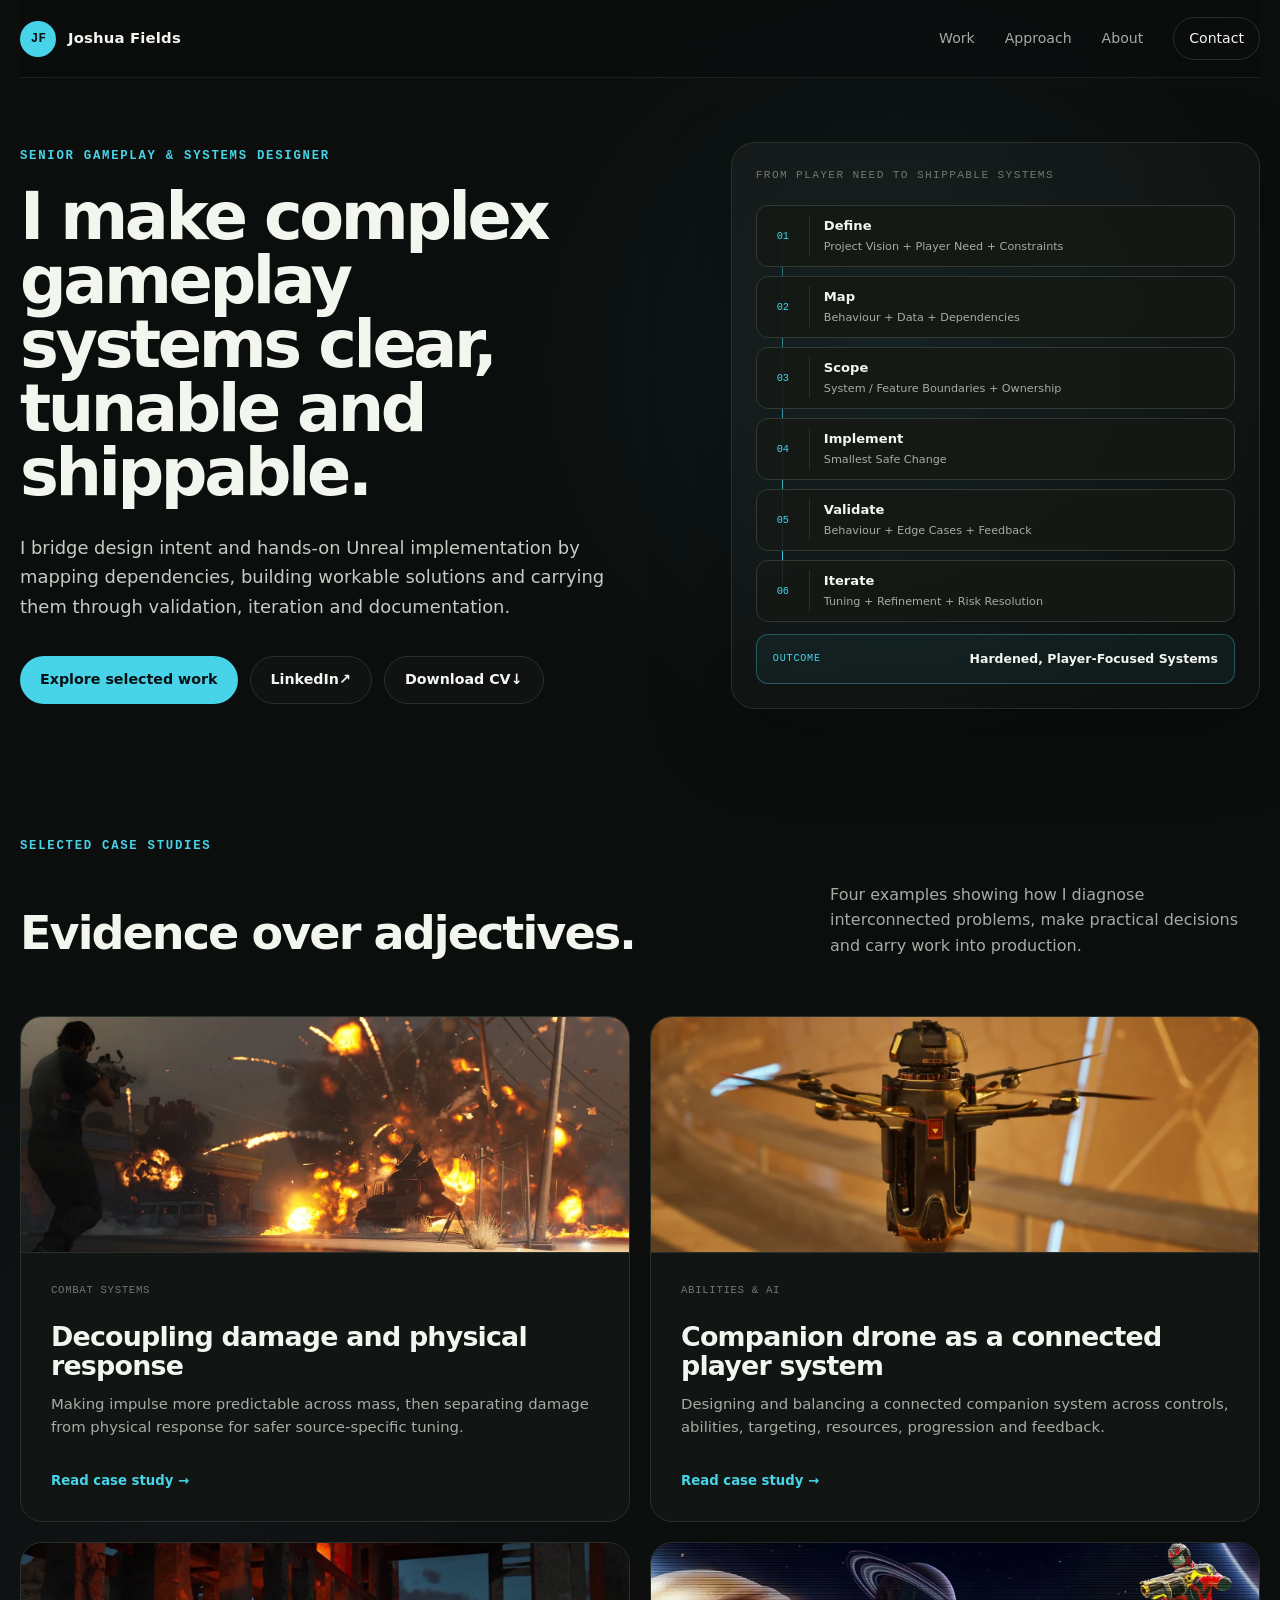
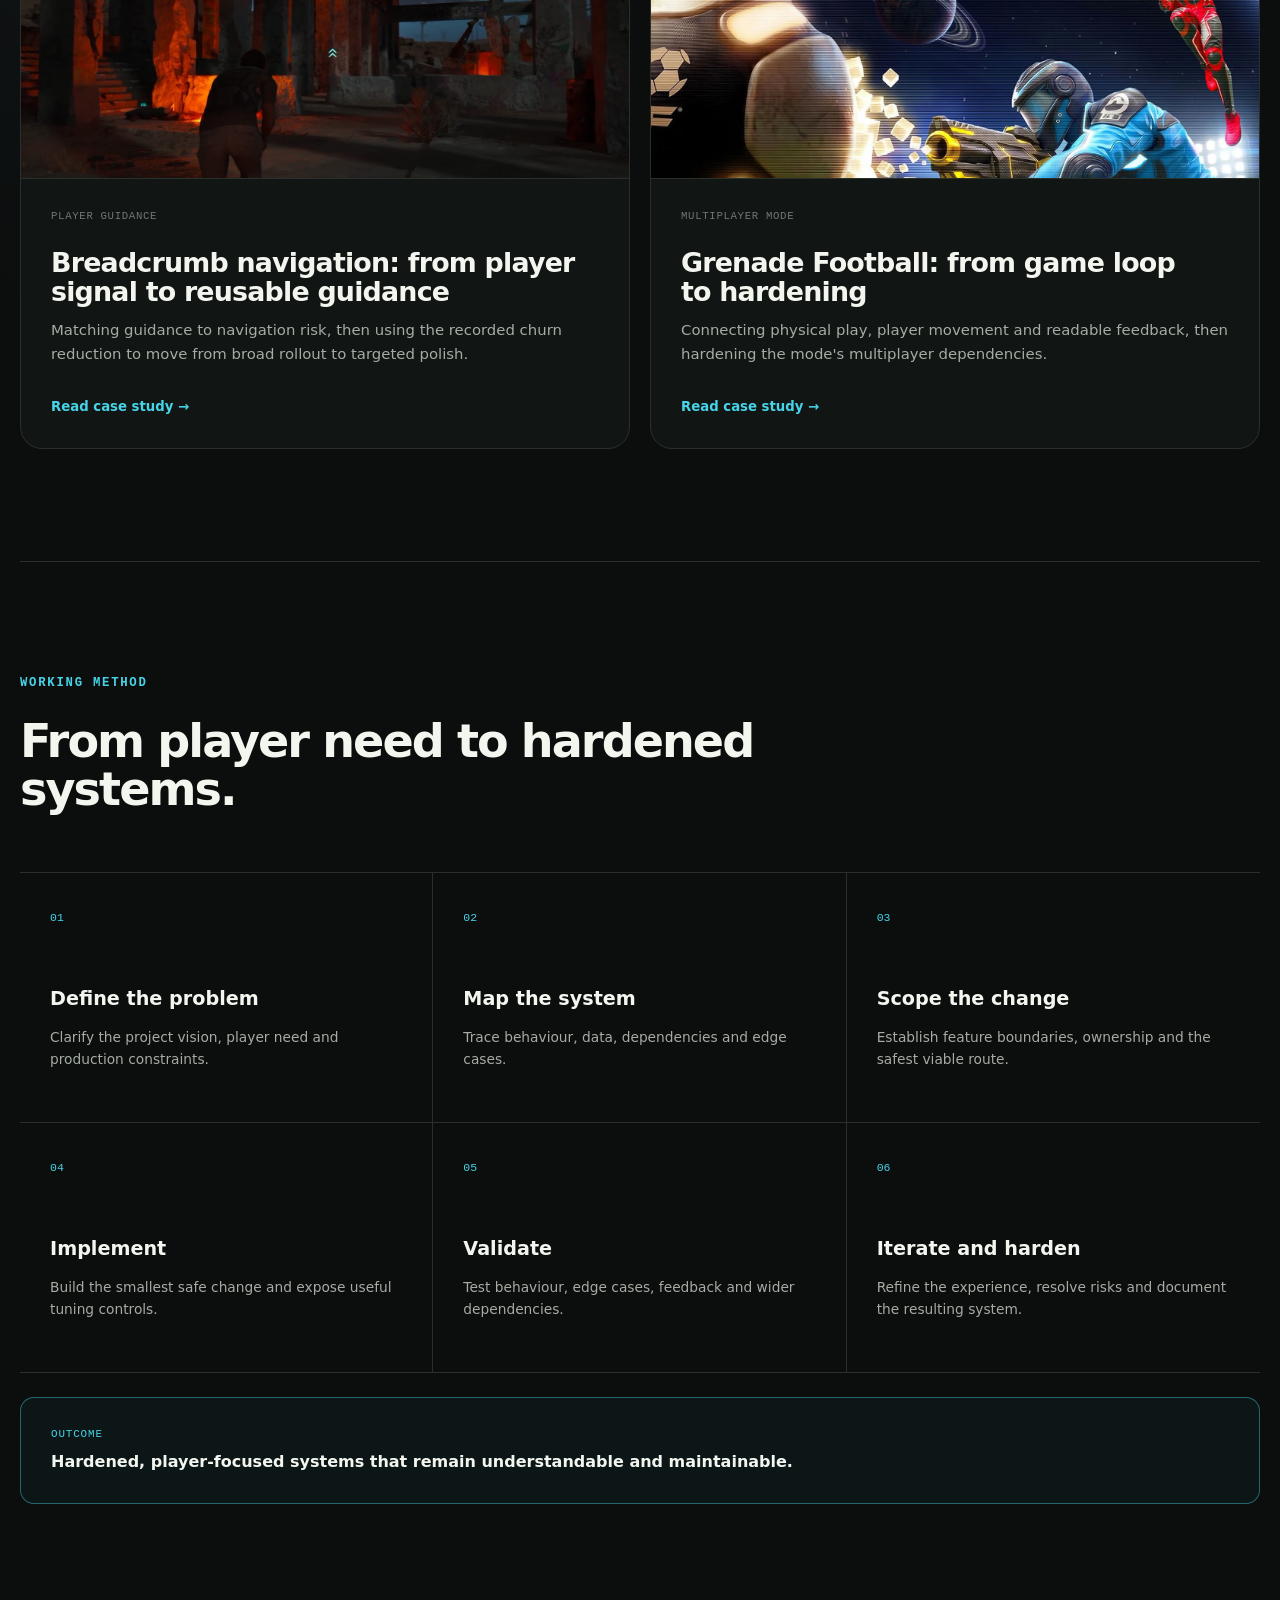
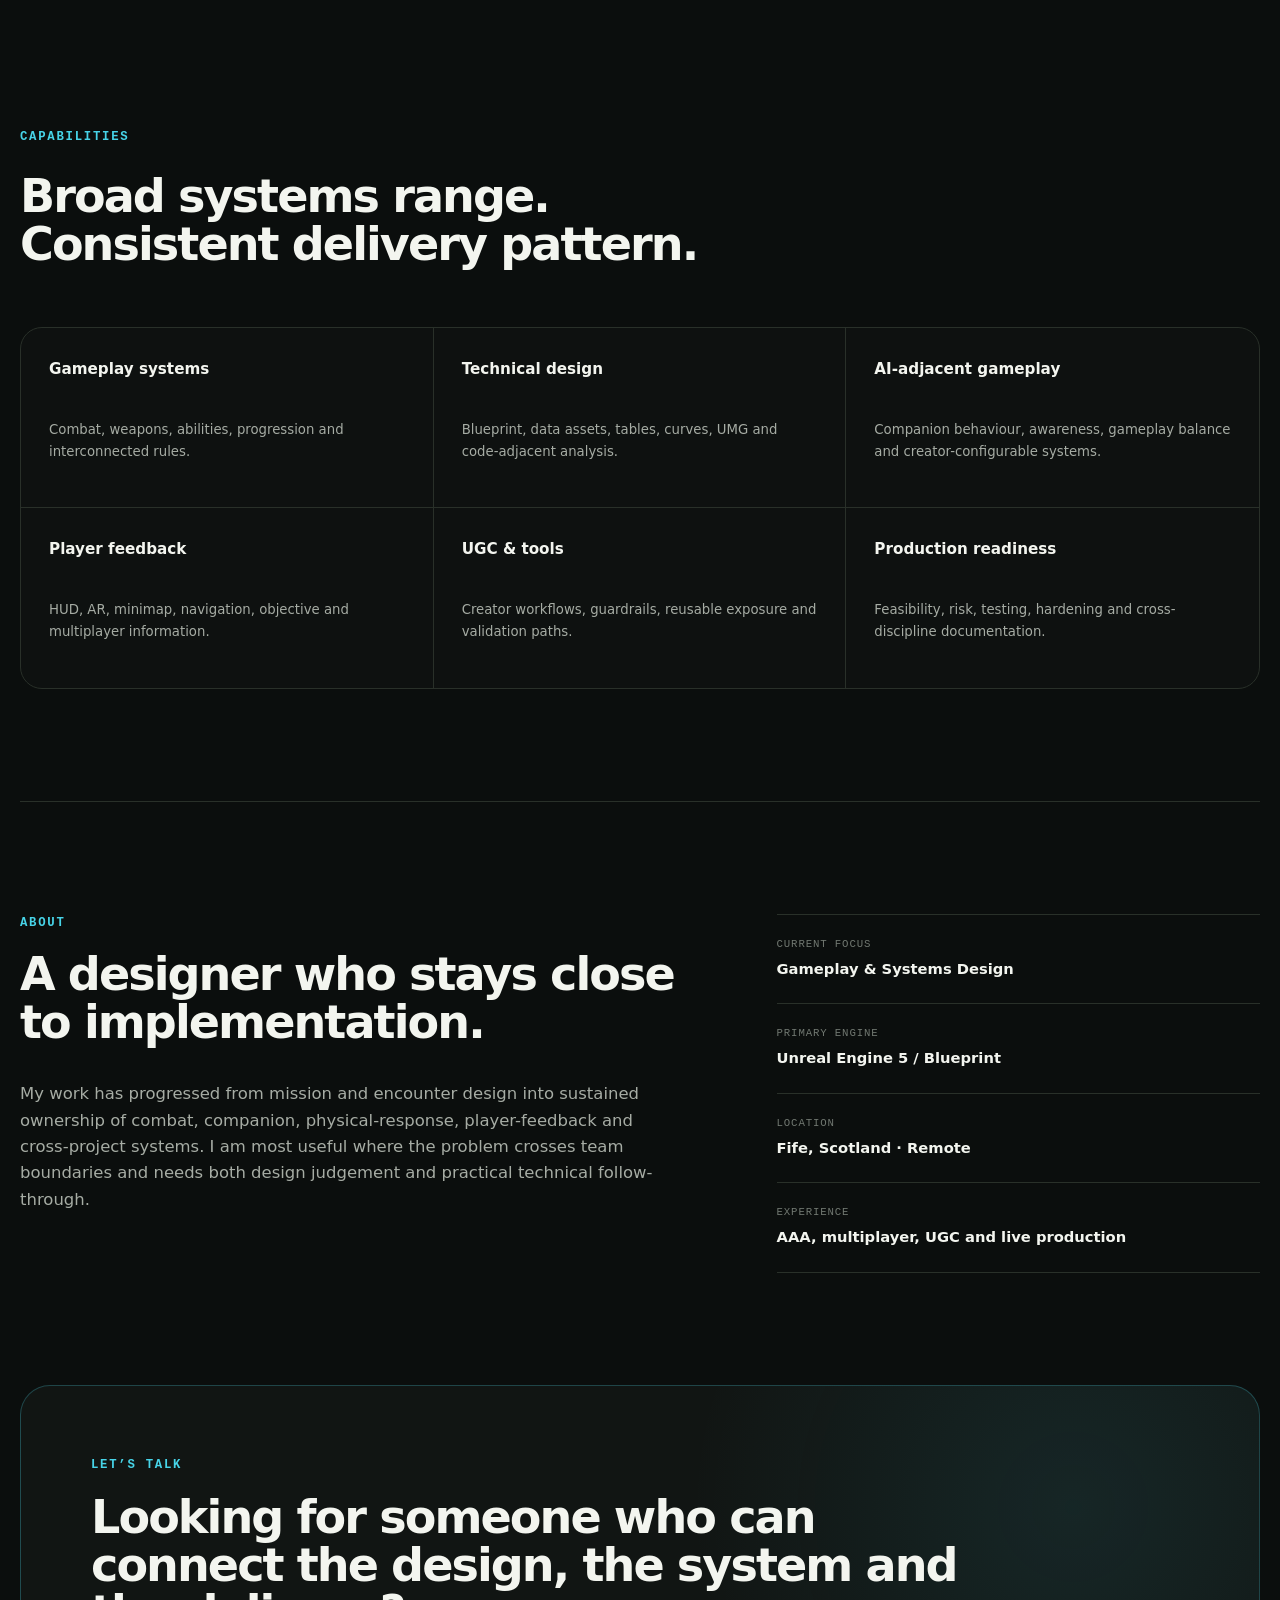
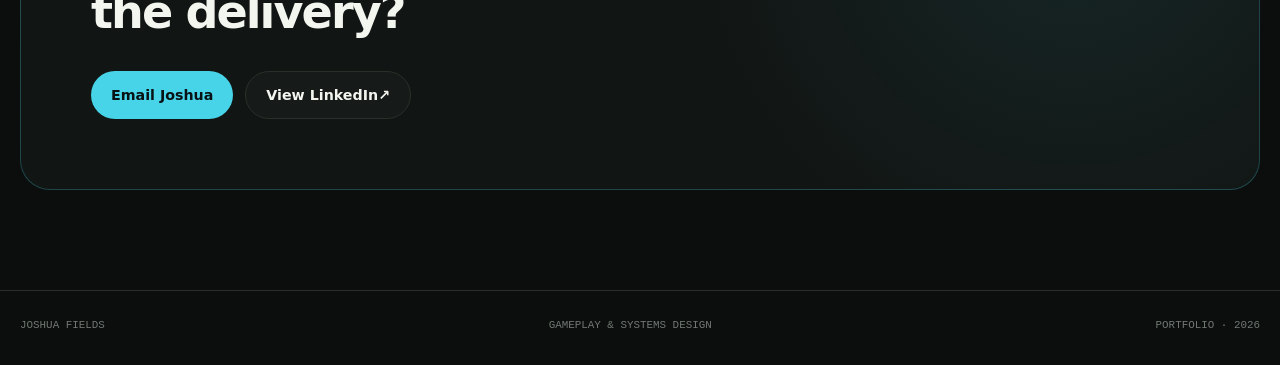
==== commit 9818b474: "Polish portfolio metadata, CV, and homepage" ====
--- a/index.html
+++ b/index.html
@@ -4,6 +4,21 @@
   <meta charset="utf-8">
   <meta name="viewport" content="width=device-width, initial-scale=1">
   <meta name="description" content="Portfolio of Joshua Fields, a senior technical gameplay and systems designer specialising in Unreal Engine, interconnected systems and production-ready delivery.">
+  <meta name="theme-color" content="#0b0f0d">
+  <link rel="canonical" href="https://joshuafields-gamedesigner.github.io/">
+  <link rel="icon" href="favicon.svg" type="image/svg+xml">
+  <meta property="og:type" content="website">
+  <meta property="og:title" content="Joshua Fields | Technical Gameplay &amp; Systems Designer">
+  <meta property="og:description" content="Senior gameplay and systems design work spanning Unreal implementation, interconnected systems, validation and production delivery.">
+  <meta property="og:url" content="https://joshuafields-gamedesigner.github.io/">
+  <meta property="og:image" content="https://joshuafields-gamedesigner.github.io/media/social-preview.jpg">
+  <meta property="og:image:width" content="1200">
+  <meta property="og:image:height" content="630">
+  <meta property="og:image:alt" content="Four selected gameplay and systems design case studies by Joshua Fields.">
+  <meta name="twitter:card" content="summary_large_image">
+  <meta name="twitter:title" content="Joshua Fields | Technical Gameplay &amp; Systems Designer">
+  <meta name="twitter:description" content="Senior gameplay and systems design work spanning Unreal implementation, interconnected systems, validation and production delivery.">
+  <meta name="twitter:image" content="https://joshuafields-gamedesigner.github.io/media/social-preview.jpg">
   <title>Joshua Fields — Technical Gameplay & Systems Designer</title>
   <link rel="stylesheet" href="styles.css">
   <script src="script.js" defer></script>
--- a/styles.css
+++ b/styles.css
@@ -80,7 +80,7 @@
 .hero { display: grid; grid-template-columns: 1.08fr .92fr; align-items: center; gap: clamp(40px, 7vw, 92px); min-height: 0; padding-block: 64px 56px; }
 .eyebrow { margin: 0 0 18px; color: var(--accent); font-family: Consolas, "Courier New", monospace; font-size: .77rem; font-weight: 700; letter-spacing: .14em; text-transform: uppercase; }
 .hero h1 { max-width: 690px; margin: 0; font-size: clamp(3rem, 5.1vw, 5rem); line-height: .98; letter-spacing: -.052em; }
-.hero h1 span { color: var(--muted); }
+.hero h1 span { color: inherit; }
 .hero-intro { max-width: 650px; margin: 28px 0 0; color: #c6cbc4; font-size: clamp(1rem, 1.4vw, 1.16rem); line-height: 1.65; }
 .hero-actions, .contact-actions { display: flex; flex-wrap: wrap; gap: 12px; margin-top: 34px; }
 .button { display: inline-flex; align-items: center; justify-content: center; min-height: 48px; padding: 0 20px; border-radius: 999px; font-size: .89rem; font-weight: 700; transition: transform .2s ease, border-color .2s ease, background .2s ease; }
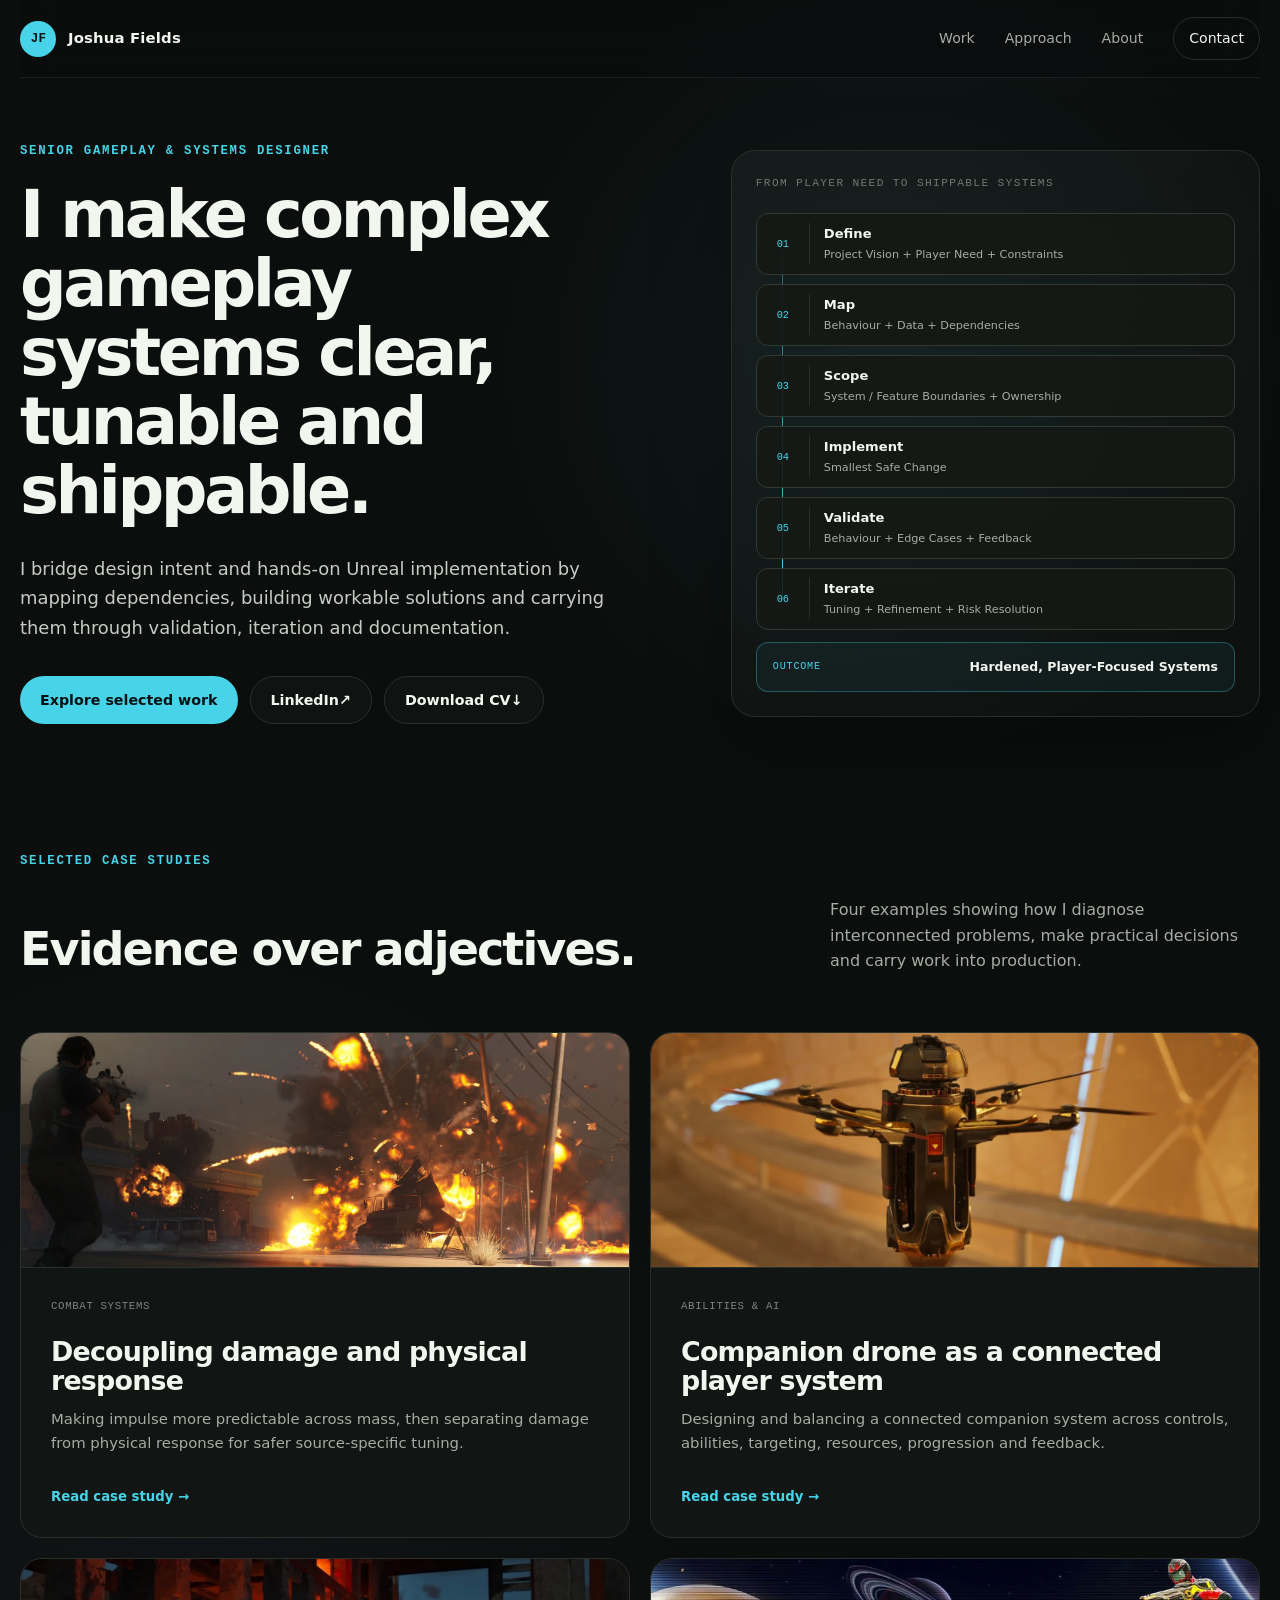
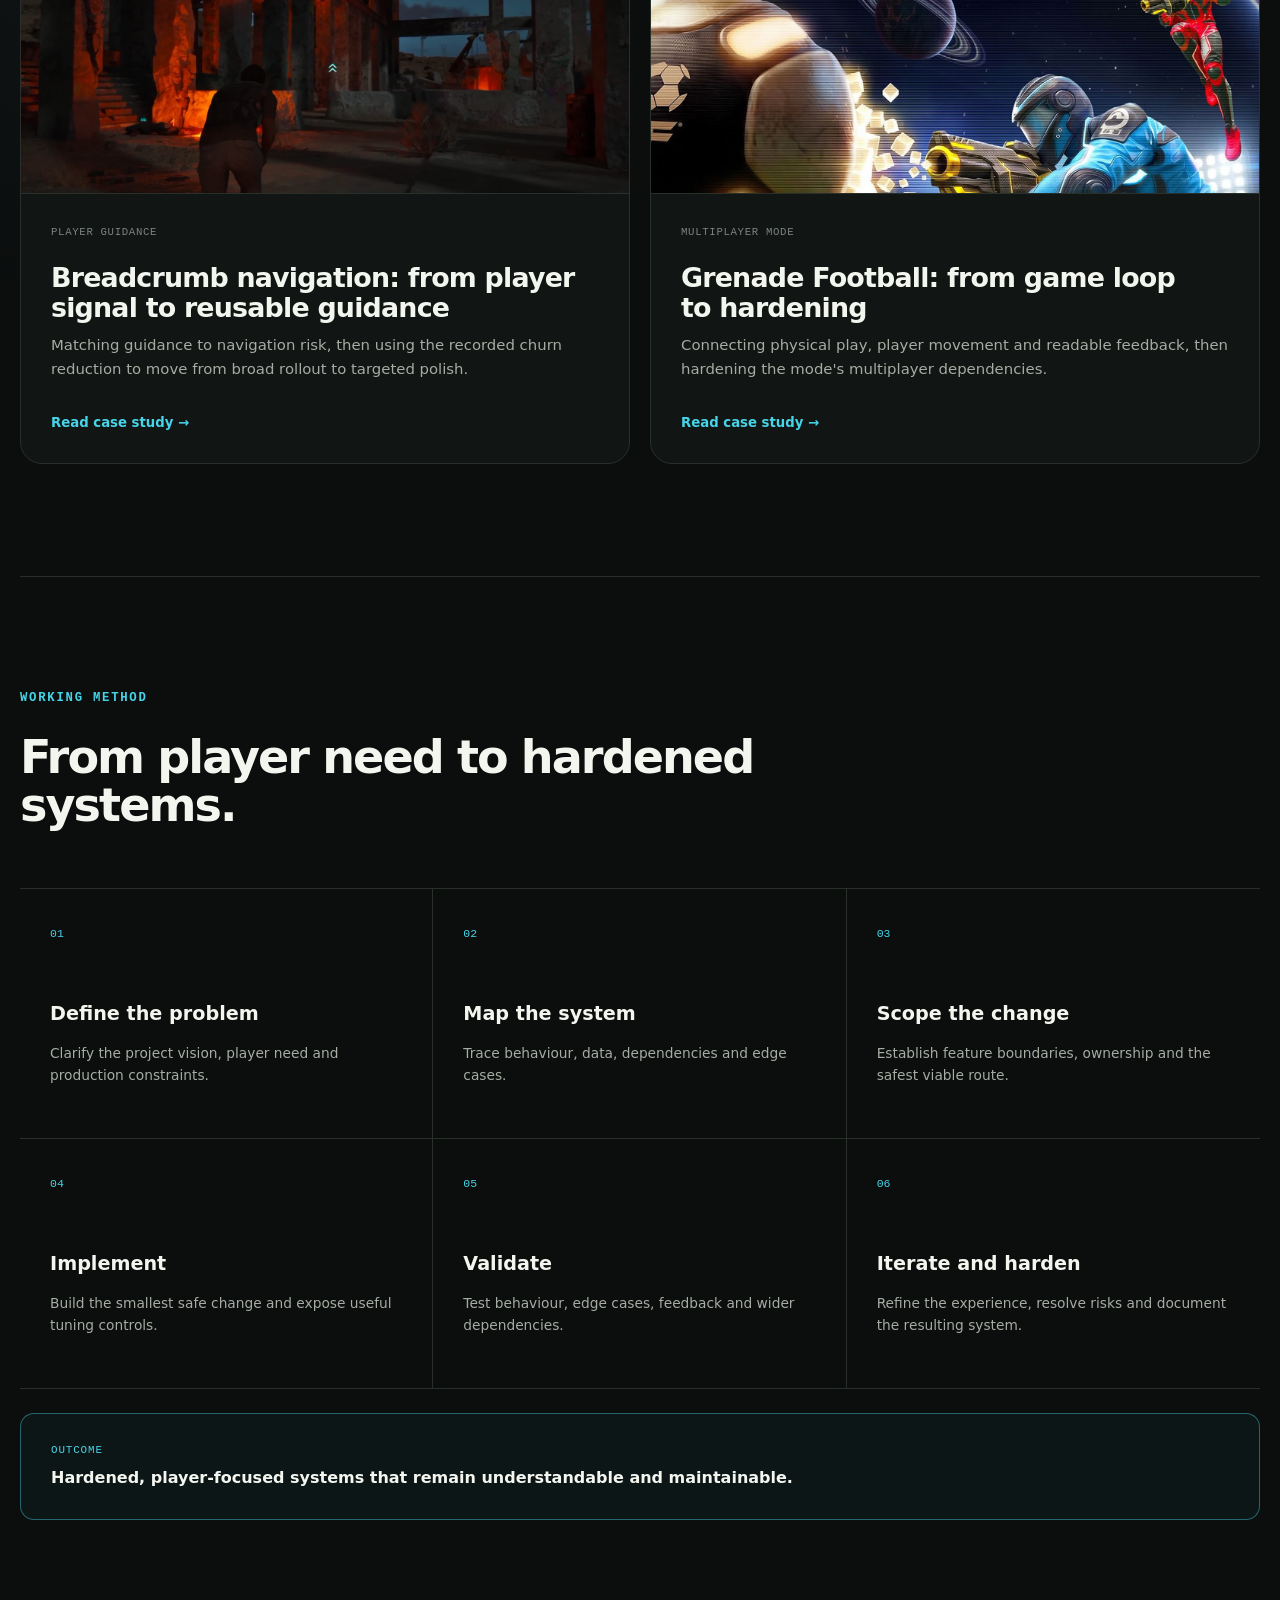
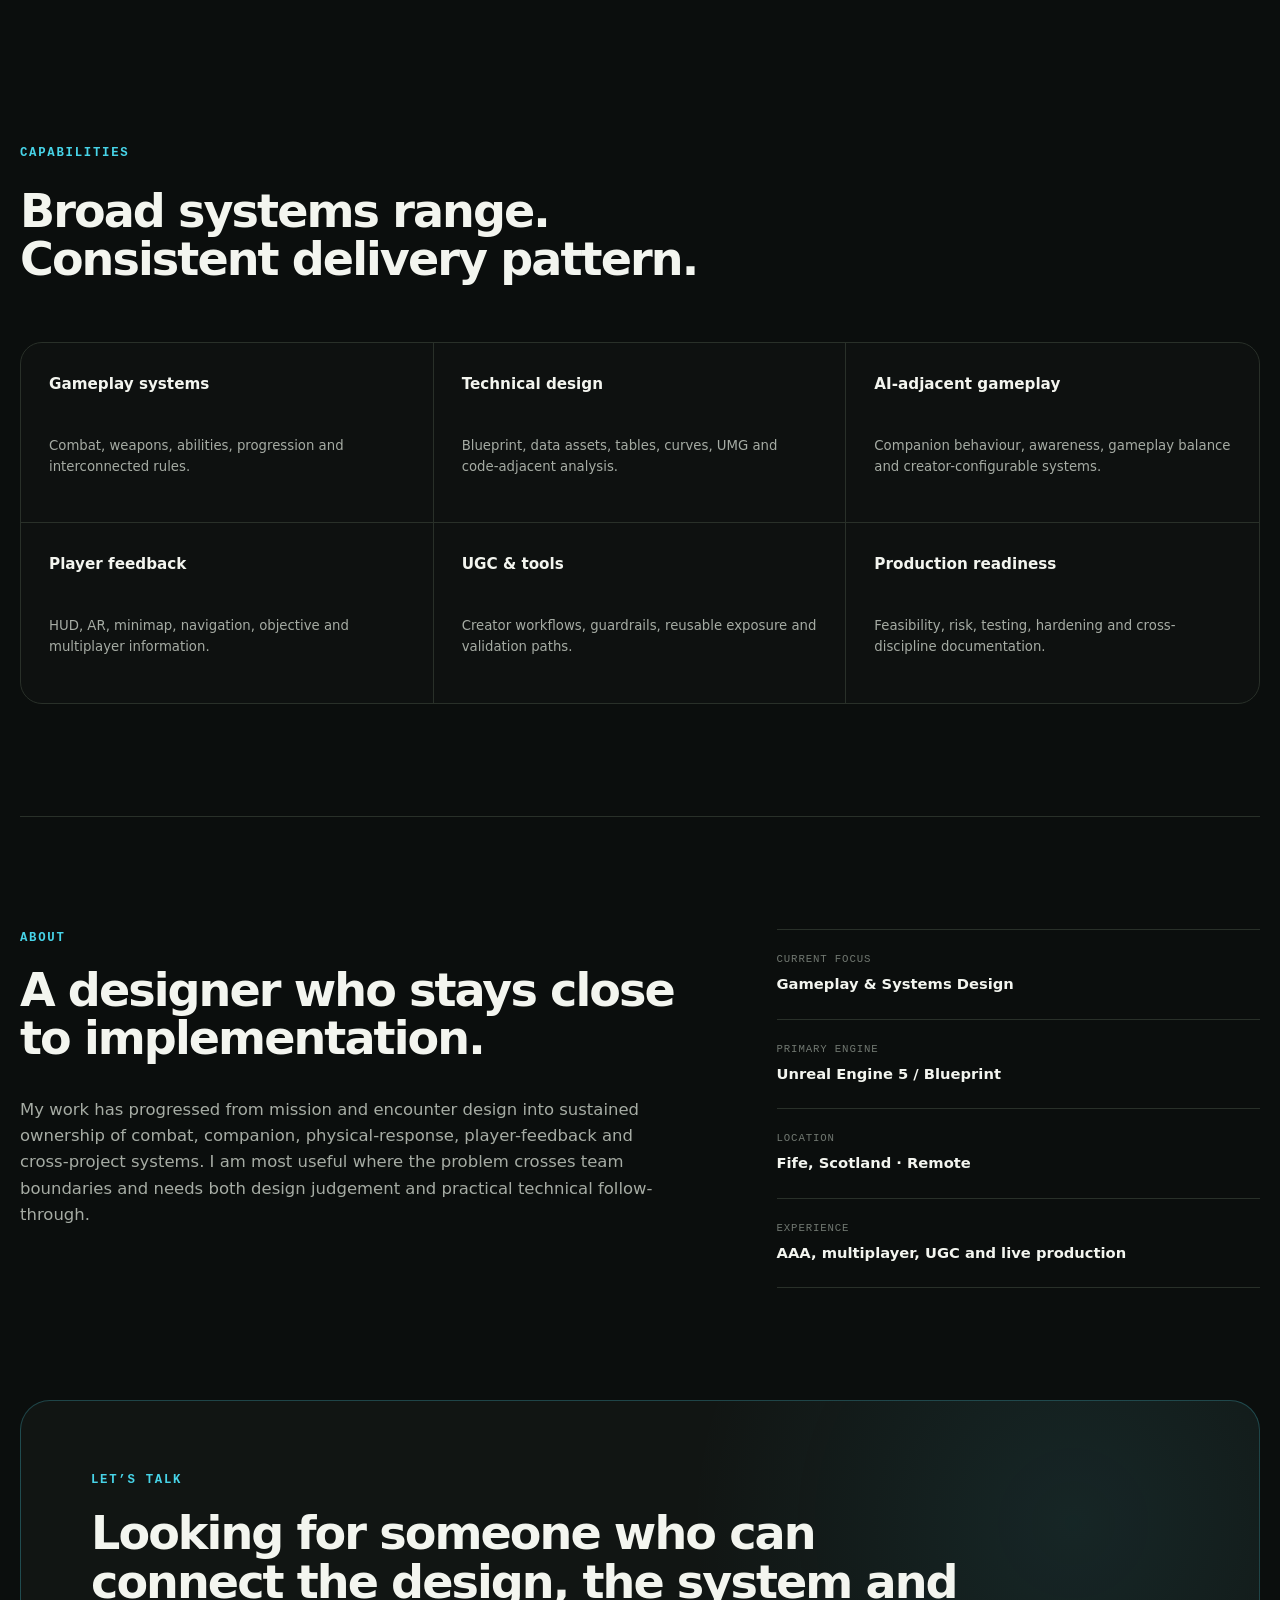
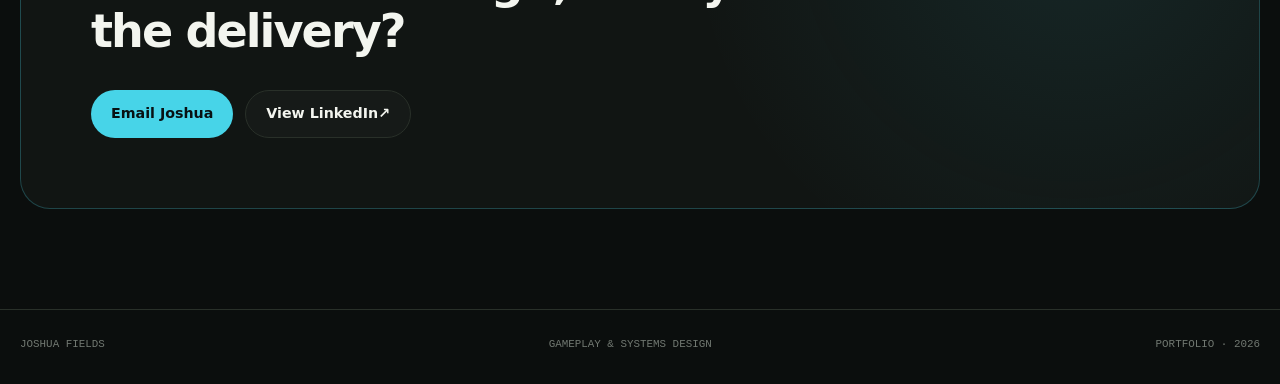
==== commit 791c7253: "Resolve homepage accessibility findings" ====
--- a/index.html
+++ b/index.html
@@ -27,7 +27,7 @@
   <a class="skip-link" href="#main">Skip to content</a>
 
   <header class="site-header" data-header>
-    <a class="brand" href="index.html" aria-label="Joshua Fields, home">
+    <a class="brand" href="index.html">
       <span class="brand-mark" aria-hidden="true">JF</span>
       <span>Joshua Fields</span>
     </a>
@@ -79,7 +79,7 @@
 
       <div class="case-grid">
         <article class="case-card case-card-featured reveal">
-          <a href="case-studies/physical-response.html" aria-label="Read case study: Decoupling damage and physical response">
+          <a href="case-studies/physical-response.html">
             <div class="case-visual case-image" aria-hidden="true">
               <img src="media/physical-response-card.webp" alt="" width="1600" height="620" loading="lazy">
             </div>
@@ -93,7 +93,7 @@
         </article>
 
         <article class="case-card reveal">
-          <a href="case-studies/companion-system.html" aria-label="Read case study: Companion drone as a connected player system">
+          <a href="case-studies/companion-system.html">
             <div class="case-visual case-image" aria-hidden="true">
               <img src="media/companion-system-card.webp" alt="" width="1600" height="620" loading="lazy">
             </div>
@@ -107,7 +107,7 @@
         </article>
 
         <article class="case-card reveal">
-          <a href="case-studies/breadcrumb-navigation.html" aria-label="Read case study: Breadcrumb navigation from player signal to reusable guidance">
+          <a href="case-studies/breadcrumb-navigation.html">
             <div class="case-visual case-image" aria-hidden="true">
               <img src="media/breadcrumb-navigation-card.webp" alt="" width="1600" height="620" loading="lazy">
             </div>
@@ -121,7 +121,7 @@
         </article>
 
         <article class="case-card reveal">
-          <a href="case-studies/grenade-football.html" aria-label="Read case study: Grenade Football from game loop to multiplayer hardening">
+          <a href="case-studies/grenade-football.html">
             <div class="case-visual case-image" aria-hidden="true">
               <img src="media/grenade-football-card.webp" alt="" width="1600" height="620" loading="lazy">
             </div>
--- a/styles.css
+++ b/styles.css
@@ -79,7 +79,7 @@
 .section-shell { width: min(calc(100% - 36px), var(--content)); margin-inline: auto; }
 .hero { display: grid; grid-template-columns: 1.08fr .92fr; align-items: center; gap: clamp(40px, 7vw, 92px); min-height: 0; padding-block: 64px 56px; }
 .eyebrow { margin: 0 0 18px; color: var(--accent); font-family: Consolas, "Courier New", monospace; font-size: .77rem; font-weight: 700; letter-spacing: .14em; text-transform: uppercase; }
-.hero h1 { max-width: 690px; margin: 0; font-size: clamp(3rem, 5.1vw, 5rem); line-height: .98; letter-spacing: -.052em; }
+.hero h1 { max-width: 690px; margin: 0; font-size: clamp(3rem, 5.1vw, 5rem); line-height: 1.06; letter-spacing: -.052em; }
 .hero h1 span { color: inherit; }
 .hero-intro { max-width: 650px; margin: 28px 0 0; color: #c6cbc4; font-size: clamp(1rem, 1.4vw, 1.16rem); line-height: 1.65; }
 .hero-actions, .contact-actions { display: flex; flex-wrap: wrap; gap: 12px; margin-top: 34px; }
@@ -119,7 +119,7 @@
 .case-image { aspect-ratio: 1600 / 620; }
 .case-image img { display: block; width: 100%; height: 100%; object-fit: cover; }
 .case-content { display: flex; flex-direction: column; padding: 30px; }
-.case-meta { color: var(--dim); font-family: Consolas, monospace; font-size: .67rem; letter-spacing: .06em; text-transform: uppercase; }
+.case-meta { color: #7d847d; font-family: Consolas, monospace; font-size: .67rem; letter-spacing: .06em; text-transform: uppercase; }
 .case-content h3 { max-width: 530px; margin: 22px 0 12px; font-size: clamp(1.45rem, 2.1vw, 1.95rem); line-height: 1.1; letter-spacing: -.03em; }
 .case-content p { max-width: 620px; margin: 0 0 30px; color: var(--muted); font-size: .93rem; }
 .text-link { margin-top: auto; color: var(--accent); font-size: .83rem; font-weight: 700; }
@@ -216,7 +216,7 @@
 .about-details strong { font-size: .92rem; }
 
 .contact { margin-bottom: 100px; padding: 70px; border: 1px solid rgba(71,212,232,.25); border-radius: 30px; background: radial-gradient(circle at 85% 30%, rgba(71,212,232,.09), transparent 24rem), var(--surface); }
-.contact h2 { max-width: 880px; }
+.contact h2 { max-width: 880px; line-height: 1.06; }
 .site-footer { display: flex; justify-content: space-between; gap: 25px; padding: 28px max(18px, calc((100vw - var(--content)) / 2)); border-top: 1px solid var(--line); color: var(--dim); font: .68rem Consolas, monospace; text-transform: uppercase; }
 
 .case-page .site-header { position: relative; }
